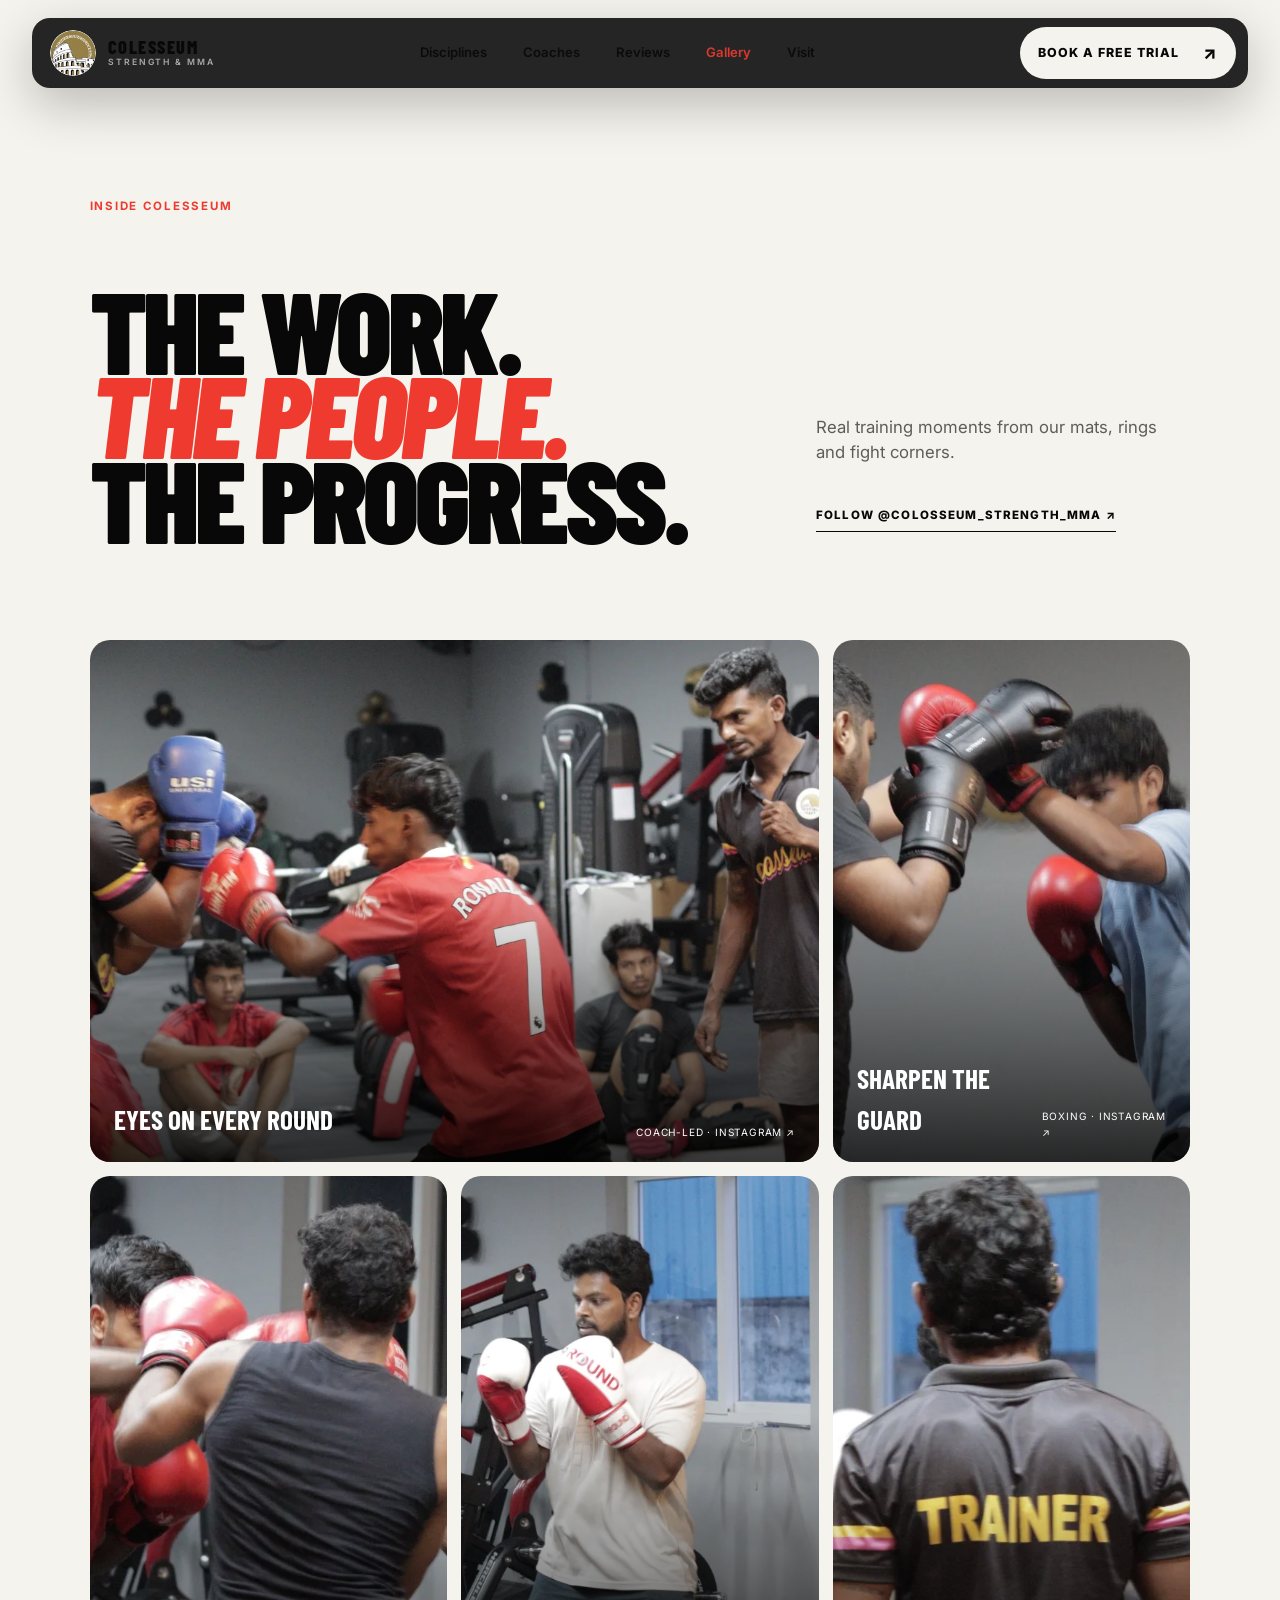
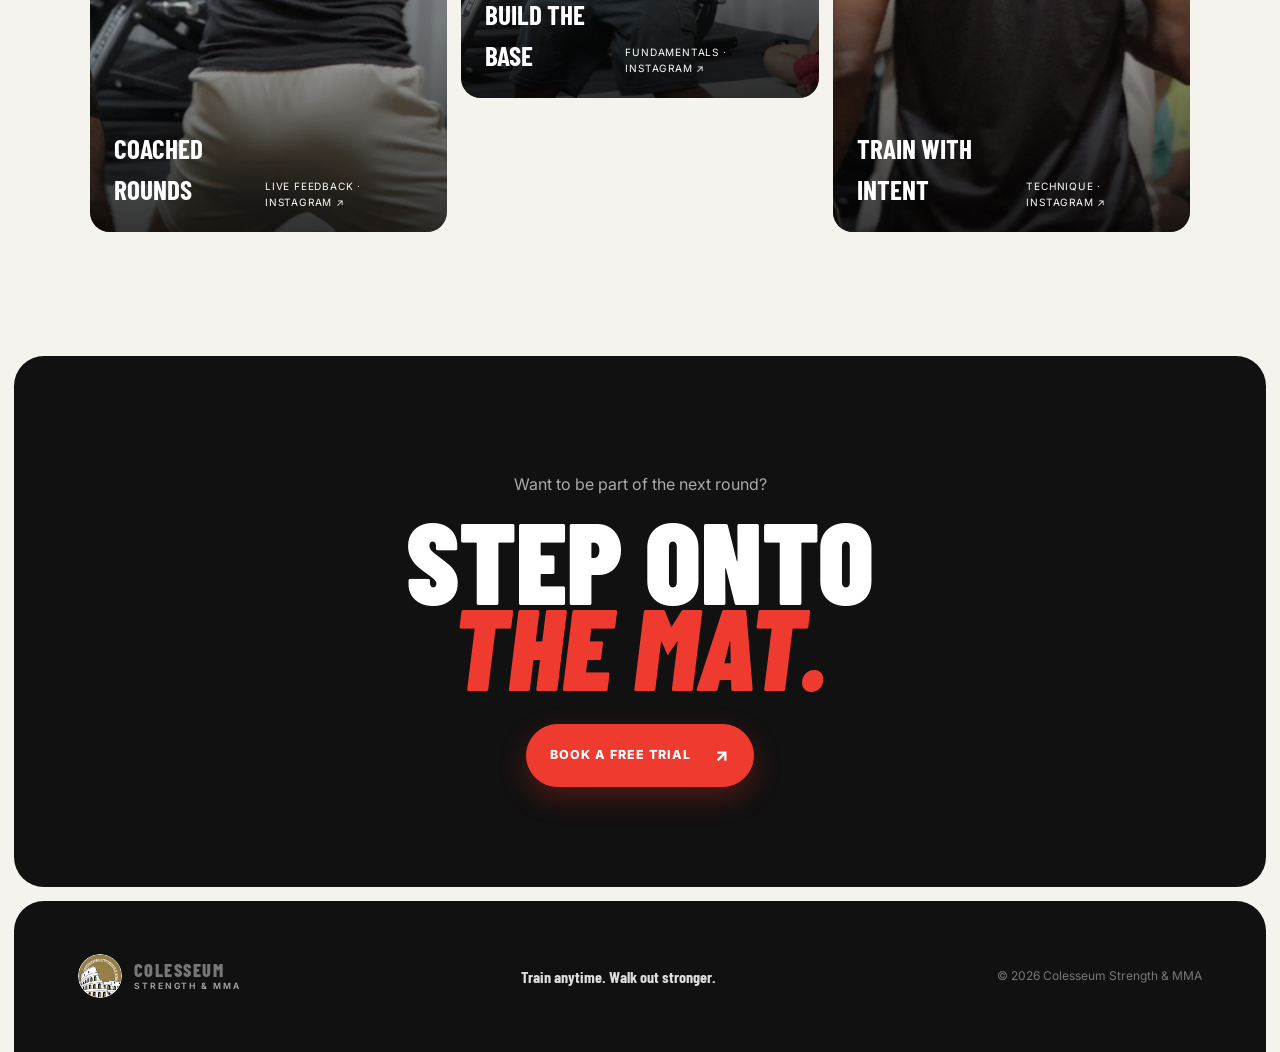
==== gallery.html @ 01a039a8 "Upload complete Colesseum MMA website" ====
<!doctype html>
<html lang="en">
<head>
  <meta charset="utf-8">
  <meta name="viewport" content="width=device-width, initial-scale=1">
  <title>Gallery | Colesseum Strength & MMA</title>
  <meta name="description" content="See training, sparring, coaching and fight moments from Colesseum Strength & MMA in Chennai.">
  <link rel="preconnect" href="https://fonts.googleapis.com">
  <link rel="preconnect" href="https://fonts.gstatic.com" crossorigin>
  <link href="https://fonts.googleapis.com/css2?family=Barlow+Condensed:ital,wght@0,600;0,700;0,800;0,900;1,800&family=Inter:wght@400;500;600;700&display=swap" rel="stylesheet">
  <link rel="icon" type="image/png" href="assets/logo.png">
  <link rel="stylesheet" href="assets/site.css">
</head>
<body class="gallery-page is-loading">
  <div class="site-loader" role="status" aria-live="polite" aria-label="Loading Colesseum">
    <div class="loader-mark">
      <span class="loader-ring"><img src="assets/logo.png" alt=""></span>
      <p>COLESSEUM<small>STRENGTH &amp; MMA</small></p>
    </div>
    <div class="loader-line" aria-hidden="true"><i></i></div>
    <span class="loader-callout">ENTER THE ARENA</span>
  </div>
  <header class="nav">
    <a class="brand" href="index.html" aria-label="Colesseum home"><img class="brand-logo" src="assets/logo.png" alt=""><span>COLESSEUM<small>STRENGTH & MMA</small></span></a>
    <nav aria-label="Main navigation"><a href="index.html#disciplines">Disciplines</a><a href="index.html#coaches">Coaches</a><a href="index.html#reviews">Reviews</a><a class="active" href="gallery.html">Gallery</a><a href="index.html#visit">Visit</a></nav>
    <a class="nav-cta" href="https://wa.me/917401070866?text=Hi%20Colesseum%2C%20I%27d%20like%20to%20book%20a%20free%20trial%20session." target="_blank" rel="noreferrer">Book a free trial <span>↗</span></a>
    <button class="menu" aria-label="Open menu" aria-expanded="false"><span></span><span></span></button>
  </header>
  <main>
    <section class="gallery-hero">
      <span class="kicker">Inside Colesseum</span>
      <h1>THE WORK.<br><i>THE PEOPLE.</i><br>THE PROGRESS.</h1>
      <div><p>Real training moments from our mats, rings and fight corners.</p><a href="https://www.instagram.com/colosseum_strength_mma/" target="_blank" rel="noreferrer">Follow @colosseum_strength_mma ↗</a></div>
    </section>
    <section class="gallery-grid" aria-label="Colesseum Instagram highlights">
      <a class="gallery-card wide gallery-card-focus" href="https://www.instagram.com/p/DJyHlnDxAt0/?img_index=5" target="_blank" rel="noreferrer"><img src="assets/gallery/gallery-5.webp" alt="Colesseum coach watching athletes during a sparring round"><span><b>EYES ON EVERY ROUND</b><small>Coach-led · Instagram ↗</small></span></a>
      <a class="gallery-card" href="https://www.instagram.com/p/DJyHlnDxAt0/?img_index=2" target="_blank" rel="noreferrer"><img src="assets/gallery/gallery-2.webp" alt="Two athletes drilling close-range boxing defence"><span><b>SHARPEN THE GUARD</b><small>Boxing · Instagram ↗</small></span></a>
      <a class="gallery-card tall" href="https://www.instagram.com/p/DJyHlnDxAt0/?img_index=1" target="_blank" rel="noreferrer"><img src="assets/gallery/gallery-1.webp" alt="Coach studying two athletes during technical sparring"><span><b>COACHED ROUNDS</b><small>Live feedback · Instagram ↗</small></span></a>
      <a class="gallery-card" href="https://www.instagram.com/p/DJyHlnDxAt0/?img_index=4" target="_blank" rel="noreferrer"><img src="assets/gallery/gallery-4.webp" alt="Athlete working his boxing stance during class"><span><b>BUILD THE BASE</b><small>Fundamentals · Instagram ↗</small></span></a>
      <a class="gallery-card tall" href="https://www.instagram.com/p/DJyHlnDxAt0/?img_index=3" target="_blank" rel="noreferrer"><img src="assets/gallery/gallery-3.webp" alt="Colesseum trainer leading a technical boxing round"><span><b>TRAIN WITH INTENT</b><small>Technique · Instagram ↗</small></span></a>
    </section>
    <section class="gallery-cta"><p>Want to be part of the next round?</p><h2>STEP ONTO<br><i>THE MAT.</i></h2><a class="button primary" href="https://wa.me/917401070866?text=Hi%20Colesseum%2C%20I%27d%20like%20to%20book%20a%20free%20trial%20session." target="_blank" rel="noreferrer">Book a free trial <span>↗</span></a></section>
  </main>
  <footer><a class="brand" href="index.html"><img class="brand-logo" src="assets/logo.png" alt=""><span>COLESSEUM<small>STRENGTH & MMA</small></span></a><p>Train anytime. Walk out stronger.</p><span>© 2026 Colesseum Strength & MMA</span></footer>
  <a class="mobile-trial" href="https://wa.me/917401070866?text=Hi%20Colesseum%2C%20I%27d%20like%20to%20book%20a%20free%20trial%20session." target="_blank" rel="noreferrer">BOOK A FREE TRIAL <span>↗</span></a>
  <script src="assets/site.js"></script>
</body>
</html>
---- assets/site.css ----
:root{--ink:#080809;--panel:#111113;--paper:#f1efe9;--red:#ed3326;--muted:#aaa8a3;--line:rgba(255,255,255,.15)}*{box-sizing:border-box}html{scroll-behavior:smooth}body{margin:0;background:var(--ink);color:var(--paper);font:16px/1.5 Inter,Arial,sans-serif;overflow-x:hidden}a{color:inherit;text-decoration:none}img{display:block;max-width:100%}.nav{height:88px;padding:0 4.5vw;display:flex;align-items:center;justify-content:space-between;position:absolute;top:0;z-index:20;width:100%;border-bottom:1px solid var(--line)}.brand{display:flex;align-items:center;gap:12px;font:800 1.15rem/1 Barlow Condensed,sans-serif;letter-spacing:.08em}.brand small{display:block;font:600 .54rem/1.4 Inter,sans-serif;letter-spacing:.22em;color:#aaa}.brand-mark{display:grid;place-items:center;width:40px;height:40px;border:2px solid var(--red);border-radius:50%;color:var(--red);font:italic 900 1.65rem Barlow Condensed}.nav nav{display:flex;gap:36px;font-size:.82rem;font-weight:600}.nav nav a{opacity:.75}.nav nav a:hover{opacity:1}.nav-cta,.button{display:inline-flex;align-items:center;justify-content:space-between;gap:24px;text-transform:uppercase;font-weight:800;font-size:.78rem;letter-spacing:.08em}.nav-cta{border:1px solid rgba(255,255,255,.5);padding:14px 18px}.nav-cta span,.button span{font-size:1.1rem}.menu{display:none;background:none;border:0}.hero{min-height:800px;height:100svh;position:relative;display:flex;align-items:flex-end;padding:150px 7vw 9vh}.hero-image,.hero-shade{position:absolute;inset:0;width:100%;height:100%;object-fit:cover}.hero-image{object-position:center 20%}.hero-shade{background:linear-gradient(90deg,rgba(7,7,8,.95) 0%,rgba(7,7,8,.62) 46%,rgba(7,7,8,.15) 75%),linear-gradient(0deg,rgba(7,7,8,.9),transparent 45%)}.hero-copy{position:relative;z-index:2;max-width:820px}.eyebrow,.kicker{text-transform:uppercase;letter-spacing:.15em;font-size:.72rem;font-weight:700}.eyebrow{display:flex;align-items:center;gap:10px;margin-bottom:22px}.eyebrow i{width:7px;height:7px;background:#53d176;border-radius:50%;box-shadow:0 0 16px #53d176}.hero h1,.section h2,.cta-band h2{margin:0;font:900 clamp(4.7rem,9.3vw,9.3rem)/.75 Barlow Condensed,sans-serif;letter-spacing:-.035em}.hero h1 em,.section h2 i,.cta-band h2 i{font-style:italic;color:var(--red)}.hero p{max-width:610px;font-size:1.08rem;color:#d0ceca;margin:34px 0 28px}.hero-actions{display:flex;gap:10px}.button{padding:18px 21px;min-width:220px;border:1px solid rgba(255,255,255,.35)}.button.primary{background:var(--red);border-color:var(--red)}.button.ghost:hover,.nav-cta:hover{background:#fff;color:#111}.button.primary:hover{background:#fff;color:#111;border-color:#fff}.proof{display:flex;gap:0;margin-top:35px;border-top:1px solid var(--line);max-width:680px}.proof span{padding:15px 26px 0 0;margin-right:26px;border-right:1px solid var(--line);font-size:.73rem;text-transform:uppercase;color:#aaa}.proof span:last-child{border:0}.proof b{color:#fff;margin-right:4px}.scroll-cue{position:absolute;right:4vw;bottom:5vh;z-index:2;display:flex;gap:15px;align-items:center;writing-mode:vertical-rl;font-size:.62rem;letter-spacing:.22em}.ticker{height:64px;background:var(--red);color:#090909;display:flex;align-items:center;overflow:hidden;white-space:nowrap}.ticker div{font:900 1.25rem Barlow Condensed;letter-spacing:.08em;animation:ticker 18s linear infinite}.ticker b{margin:0 22px}@keyframes ticker{to{transform:translateX(-50%)}}.section{padding:120px 7vw}.section-head{display:grid;grid-template-columns:1.35fr .65fr;gap:8vw;align-items:end;margin-bottom:65px}.section h2{font-size:clamp(4rem,7.5vw,7.7rem);line-height:.82}.section-head>p{max-width:460px;color:var(--muted);font-size:1.02rem}.kicker{display:block;color:var(--red);margin-bottom:25px}.program-grid{display:grid;grid-template-columns:repeat(2,1fr);border-top:1px solid var(--line);border-left:1px solid var(--line)}.program{min-height:410px;padding:32px;border-right:1px solid var(--line);border-bottom:1px solid var(--line);display:flex;flex-direction:column;justify-content:space-between;position:relative;overflow:hidden;background:var(--panel)}.program.featured{grid-row:span 2;padding:0;min-height:820px}.program-art{position:absolute;inset:0}.program-art:after,.kids:after{content:"";position:absolute;inset:0;background:linear-gradient(0deg,rgba(0,0,0,.92),rgba(0,0,0,.03) 70%)}.program-art img,.kids>img{width:100%;height:100%;object-fit:cover}.program-art span{position:absolute;z-index:2;top:25px;right:25px;font:800 1rem Barlow Condensed}.program-info{position:relative;z-index:2;margin-top:auto}.program-info>span{font-size:.7rem;text-transform:uppercase;letter-spacing:.16em;color:var(--red);font-weight:700}.program h3{font:800 clamp(2.1rem,3.5vw,4rem)/.9 Barlow Condensed;margin:12px 0}.program p{max-width:430px;color:#aaa;font-size:.9rem}.program a{display:inline-block;margin-top:17px;padding-bottom:5px;border-bottom:1px solid;font-size:.72rem;text-transform:uppercase;font-weight:700;letter-spacing:.1em}.program-number{font:900 6rem/.8 Barlow Condensed;color:#27272a}.program.kids{padding:0}.kids>img{position:absolute;inset:0}.kids .program-info{padding:32px}.difference{background:var(--paper);color:var(--ink);display:grid;grid-template-columns:.95fr 1.05fr;gap:10vw}.difference p{color:#555;max-width:560px}.text-link{display:inline-flex;gap:60px;border-bottom:1px solid;padding:15px 0;margin-top:35px;font-size:.75rem;font-weight:800;text-transform:uppercase;letter-spacing:.1em}.reasons{border-top:1px solid #bbb}.reasons article{display:grid;grid-template-columns:60px 1fr;gap:25px;padding:27px 0;border-bottom:1px solid #bbb}.reasons b{color:var(--red);font:800 1rem Barlow Condensed}.reasons h3{margin:0;font:800 2rem Barlow Condensed}.reasons p{margin:4px 0 0;font-size:.86rem}.cta-band{background:var(--red);color:#090909;text-align:center;padding:105px 5vw}.cta-band>span{font-size:.7rem;letter-spacing:.18em;font-weight:800}.cta-band h2{font-size:clamp(4rem,8vw,8.7rem);line-height:.8;margin:25px 0 42px}.cta-band h2 i{color:#090909}.button.light{background:#090909;color:#fff;border:0}.visit{display:grid;grid-template-columns:1.4fr .6fr;gap:12vw}.visit address{font-style:normal;color:#aaa;font-size:1.12rem;margin:40px 0 30px}.visit-actions{display:flex;gap:25px}.visit-actions a{font-size:.75rem;text-transform:uppercase;font-weight:800;border-bottom:1px solid;padding-bottom:6px}.hours{border:1px solid var(--line);padding:35px;align-self:end}.hours>span{font:.8rem Inter;letter-spacing:.16em;color:var(--red)}.hours dl{margin:25px 0 45px}.hours dl div{display:flex;justify-content:space-between;padding:15px 0;border-bottom:1px solid var(--line)}.hours dt{color:#aaa}.hours dd{margin:0;font-weight:700}.hours p{font-size:.8rem;color:#777}.hours>a{display:block;font-weight:600;margin-top:8px}footer{border-top:1px solid var(--line);padding:38px 5vw;display:flex;align-items:center;justify-content:space-between;color:#777;font-size:.75rem}footer p{font:700 1rem Barlow Condensed;color:#ddd}.mobile-trial{display:none}.reveal{opacity:0;transform:translateY(24px);transition:.7s ease}.reveal.visible{opacity:1;transform:none}
@media(max-width:850px){.nav{height:72px;padding:0 20px}.nav nav,.nav-cta{display:none}.menu{display:block}.menu span{display:block;width:25px;height:2px;background:#fff;margin:6px}.nav.open{position:fixed;background:#0a0a0b}.nav.open nav{display:flex;position:absolute;top:72px;left:0;right:0;background:#0a0a0b;flex-direction:column;padding:30px 22px;font:800 2rem Barlow Condensed}.hero{min-height:720px;padding:130px 22px 120px;align-items:flex-end}.hero-image{object-position:62% center}.hero-shade{background:linear-gradient(0deg,rgba(7,7,8,.98) 0%,rgba(7,7,8,.6) 72%,rgba(7,7,8,.3))}.hero h1{font-size:clamp(4rem,18vw,6rem);line-height:.78}.hero p{font-size:.95rem;margin:24px 0}.hero-actions{flex-direction:column;align-items:stretch}.button{width:100%}.button.ghost{display:none}.proof{display:none}.scroll-cue{display:none}.ticker{height:52px}.section{padding:82px 22px}.section-head{grid-template-columns:1fr;margin-bottom:38px}.section-head>p{margin-top:0}.program-grid{grid-template-columns:1fr}.program.featured{min-height:610px;grid-row:auto}.program{min-height:330px}.difference{grid-template-columns:1fr;gap:60px}.cta-band{padding:75px 22px}.visit{grid-template-columns:1fr;gap:55px}.hours{padding:24px}footer{padding:35px 22px 92px;align-items:flex-start;gap:25px;flex-direction:column}footer p{display:none}.mobile-trial{display:flex;position:fixed;z-index:30;left:12px;right:12px;bottom:12px;background:var(--red);padding:17px 20px;justify-content:space-between;color:#fff;font-size:.78rem;font-weight:800;letter-spacing:.08em;box-shadow:0 10px 35px #000}.brand-mark{width:35px;height:35px}}
@media(prefers-reduced-motion:reduce){html{scroll-behavior:auto}.ticker div{animation:none}.reveal{opacity:1;transform:none;transition:none}}

/* 2026 discipline menu */
.programs{padding-top:145px;padding-bottom:145px;background:radial-gradient(circle at 17% 24%,rgba(237,51,38,.12),transparent 28%),var(--ink)}
.programs-intro{display:grid;grid-template-columns:1.1fr .9fr;gap:9vw;align-items:end;margin-bottom:80px}
.programs-intro h2{font-size:clamp(4.8rem,8.2vw,8.5rem);line-height:.72}
.programs-note{max-width:520px;padding-left:28px;border-left:2px solid var(--red)}
.programs-note>span{font:800 .72rem Inter;letter-spacing:.16em;color:var(--red)}
.programs-note p{font-size:1.12rem;color:#c4c2bd;max-width:470px}
.goal-tags{display:flex;flex-wrap:wrap;gap:7px;margin-top:24px}
.goal-tags b{border:1px solid #444;padding:8px 11px;font-size:.62rem;letter-spacing:.1em}
.fight-menu{border-top:1px solid #4b4b4d}
.fight-row{min-height:170px;display:grid;grid-template-columns:75px 1fr 220px 55px;align-items:center;gap:25px;position:relative;border-bottom:1px solid #4b4b4d;overflow:hidden;padding:15px 24px;transition:.35s ease;isolation:isolate}
.fight-row:before{content:"";position:absolute;inset:0;background:var(--red);transform:scaleY(0);transform-origin:bottom;transition:transform .35s ease;z-index:-1}
.fight-row:hover:before,.fight-row:focus-visible:before{transform:scaleY(1)}
.fight-row>img{position:absolute;inset:0;width:100%;height:100%;object-fit:cover;object-position:center 36%;z-index:-2;filter:grayscale(1);opacity:.35;transition:.45s ease}
.fight-row.is-kids>img{object-position:center 46%;opacity:0}
.fight-row.is-visual:after,.fight-row.is-kids:after{content:"";position:absolute;inset:0;background:linear-gradient(90deg,#0a0a0b 0%,rgba(10,10,11,.46) 56%,#0a0a0b 100%);z-index:-1;transition:.35s ease}
.fight-row:hover:after,.fight-row:focus-visible:after{opacity:0}
.fight-row:hover>img,.fight-row:focus-visible>img{opacity:.35;filter:grayscale(0);transform:scale(1.03)}
.fight-row .fight-no{font:700 .8rem Inter;color:var(--red);align-self:start;margin-top:26px}
.fight-row:hover .fight-no{color:#0a0a0b}
.fight-row small{font-size:.66rem;letter-spacing:.16em;color:#97979c;font-weight:700}
.fight-row:hover small{color:#24100f}
.fight-row h3{margin:3px 0 0;font:900 clamp(3.5rem,6.4vw,7rem)/.75 Barlow Condensed;letter-spacing:-.02em}
.fight-row p{color:#aaa;font-size:.8rem;text-transform:uppercase;letter-spacing:.1em}
.fight-row:hover p{color:#24100f}
.fight-row>i{font-style:normal;font-size:1.7rem;transition:.3s ease}
.fight-row:hover>i{transform:translate(5px,-5px);color:#0a0a0b}
@media(max-width:850px){.programs-intro{grid-template-columns:1fr;gap:40px;margin-bottom:58px}.programs-intro h2{font-size:clamp(4.2rem,19vw,6.2rem)}.programs-note{padding-left:18px}.fight-row{min-height:130px;grid-template-columns:32px 1fr 35px;gap:10px;padding:12px 5px}.fight-row p{display:none}.fight-row .fight-no{margin-top:18px}.fight-row h3{font-size:clamp(3rem,14vw,5rem)}.fight-row small{font-size:.54rem}.fight-row>i{font-size:1.2rem}.fight-row.is-visual:after,.fight-row.is-kids:after{background:linear-gradient(90deg,#0a0a0b 0%,rgba(10,10,11,.6) 75%,#0a0a0b 100%)}}

/* Premium camp-inspired refinement — original content model preserved */
:root{--paper:#f5f3ed;--red:#ef3b2f}
.nav{position:absolute;top:18px;left:2.5vw;width:95vw;height:70px;padding:0 12px 0 18px;border:0;border-radius:18px;background:rgba(9,9,10,.88);backdrop-filter:blur(16px);box-shadow:0 16px 50px rgba(0,0,0,.24)}
.nav-cta,.button{border-radius:999px}.nav-cta{background:var(--paper);color:var(--ink);border:0;padding:13px 18px}.nav nav a{opacity:.9}.nav nav a:hover{color:var(--red)}
.hero{margin:0 14px 14px;min-height:760px;height:calc(100svh - 14px);border-radius:0 0 30px 30px;overflow:hidden;padding-left:6vw}.hero-image{filter:saturate(.85) contrast(1.06)}.hero-shade{background:linear-gradient(90deg,rgba(7,7,8,.92) 0%,rgba(7,7,8,.54) 50%,rgba(7,7,8,.05) 78%),linear-gradient(0deg,rgba(7,7,8,.72),transparent 52%)}
.eyebrow{display:inline-flex;padding:8px 13px;border:1px solid rgba(255,255,255,.28);border-radius:999px;background:rgba(0,0,0,.2);backdrop-filter:blur(8px)}
.hero h1{max-width:930px}.hero p{font-size:1.12rem}.button{padding:17px 23px}.button.primary{box-shadow:0 10px 28px rgba(237,51,38,.28)}
.proof{border:0;gap:8px}.proof span{padding:10px 14px;margin:0;border:1px solid rgba(255,255,255,.2);border-radius:999px;background:rgba(0,0,0,.22);backdrop-filter:blur(8px)}
.ticker{margin:0 14px;border-radius:18px;height:58px}
.programs{margin:14px;border-radius:30px;background:var(--paper);color:var(--ink);padding-left:6vw;padding-right:6vw}.programs .kicker{color:var(--red)}.programs-intro h2 i{color:var(--red)}.programs-note{border-left-color:var(--red)}.programs-note p{color:#555}.goal-tags b{border-color:#c7c4bb;border-radius:999px;background:#fff}.fight-menu{border-top-color:#bab7af}.fight-row{border-bottom-color:#bab7af;border-radius:18px;margin:8px 0;background:#ece9e1;min-height:155px;padding-left:26px}.fight-row .fight-no{color:var(--red)}.fight-row small,.fight-row p{color:#615f59}.fight-row.is-visual{color:#fff;background:#111}.fight-row.is-visual small,.fight-row.is-visual p{color:#ddd}.fight-row.is-kids>img{opacity:.18}.fight-row:before{border-radius:18px}.fight-row:hover,.fight-row:focus-visible{color:#0a0a0b;transform:translateX(5px)}
.difference{margin:14px;border-radius:30px;background:#141416;color:var(--paper);padding-left:6vw;padding-right:6vw}.difference p{color:#aaa}.reasons{border-top-color:#444}.reasons article{border-bottom-color:#444}.reasons h3{font-size:2.2rem}.text-link{border-color:#777}
.cta-band{margin:14px;border-radius:30px;padding:120px 5vw;background:var(--red)}.cta-band .button{display:inline-flex;width:auto}.visit{margin:14px;border-radius:30px;background:var(--paper);color:var(--ink);padding-left:6vw;padding-right:6vw}.visit address,.hours dt{color:#666}.hours{background:#fff;border:0;border-radius:22px;box-shadow:0 16px 60px rgba(0,0,0,.08)}.hours dl div{border-bottom-color:#ddd}.hours p{color:#777}.visit .kicker,.hours>span{color:var(--red)}
footer{margin:14px 14px 0;border:0;border-radius:30px 30px 0 0;background:#111;padding:50px 5vw}
@media(max-width:850px){.nav{top:10px;left:10px;width:calc(100% - 20px);height:62px;border-radius:15px}.nav.open{position:fixed;border-radius:15px 15px 0 0}.nav.open nav{top:62px;border-radius:0 0 15px 15px}.hero{margin:0 8px 8px;height:100svh;border-radius:0 0 22px 22px;padding-left:18px;padding-right:18px}.ticker{margin:8px;border-radius:14px}.programs,.difference,.visit,.cta-band{margin:8px;border-radius:22px;padding-left:18px;padding-right:18px}.programs{padding-top:88px;padding-bottom:88px}.fight-row{border-radius:14px;padding-left:12px;padding-right:12px}.fight-row:before{border-radius:14px}.fight-row:hover,.fight-row:focus-visible{transform:none}.difference{padding-top:88px;padding-bottom:88px}.cta-band{padding-top:85px;padding-bottom:85px}.visit{padding-top:88px;padding-bottom:88px}footer{margin:8px 8px 0;border-radius:22px 22px 0 0}}

/* Logo, disciplines, coaches and review proof */
.brand-logo{width:44px;height:44px;object-fit:contain;border-radius:50%;background:#050505}.nav .brand-logo{width:46px;height:46px}.discipline-rail{margin-top:44px;padding:22px 0 0;border-top:1px solid #bbb;display:flex;flex-wrap:wrap;align-items:center;gap:10px}.discipline-rail span{margin-right:auto;font-size:.68rem;letter-spacing:.15em;color:#777}.discipline-rail b{font-size:.68rem;letter-spacing:.08em;padding:10px 14px;border-radius:999px;background:#111;color:#fff}.discipline-rail b:nth-child(3n){background:var(--red)}
.coaches{margin:14px;border-radius:30px;background:#111;color:var(--paper);display:grid;grid-template-columns:.85fr 1.15fr;gap:7vw;padding-left:3vw;padding-right:6vw}.coach-visual{min-height:720px;border-radius:22px;overflow:hidden;position:relative}.coach-visual:after{content:"";position:absolute;inset:0;background:linear-gradient(0deg,rgba(0,0,0,.75),transparent 50%)}.coach-visual img{width:100%;height:100%;object-fit:cover}.coach-visual>span{position:absolute;z-index:2;left:28px;bottom:28px;font-size:.69rem;font-weight:800;letter-spacing:.16em}.coach-copy{align-self:center}.coach-copy>p{color:#aaa;max-width:640px;font-size:1.03rem}.coach-columns{display:grid;grid-template-columns:repeat(3,1fr);margin:38px 0 32px;border-top:1px solid #444}.coach-columns article{padding:24px 22px 10px 0;border-right:1px solid #444}.coach-columns article+article{padding-left:22px}.coach-columns article:last-child{border-right:0}.coach-columns b{color:var(--red);font-size:.72rem}.coach-columns h3{font:800 1.55rem/1 Barlow Condensed;margin:12px 0}.coach-columns p{font-size:.78rem;color:#888}.coach-copy .button{width:max-content}
.reviews{margin:14px;border-radius:30px;background:var(--paper);color:var(--ink);display:grid;grid-template-columns:.65fr 1.35fr;gap:10vw;align-items:center;padding-left:6vw;padding-right:6vw}.reviews-score{background:#fff;border-radius:24px;padding:44px;min-height:390px;display:flex;flex-direction:column;justify-content:center;box-shadow:0 18px 70px rgba(0,0,0,.08)}.google-g{font:900 2.2rem Inter;color:#4285f4}.stars{color:#f6ad01;font-size:1.3rem;letter-spacing:.12em;margin-top:30px}.reviews-score strong{font:900 8rem/.85 Barlow Condensed;margin-top:10px}.reviews-score p{font-weight:700;margin:20px 0 4px}.reviews-score small{color:#777}.reviews-copy>p{color:#555;max-width:620px;font-size:1.05rem;margin:28px 0}.dark-button{background:#111;color:#fff;border:0;width:max-content}.dark-button:hover{background:var(--red)}
@media(max-width:850px){.brand-logo,.nav .brand-logo{width:40px;height:40px}.discipline-rail{margin-top:34px}.discipline-rail span{width:100%;margin-bottom:5px}.discipline-rail b{font-size:.58rem;padding:8px 10px}.coaches,.reviews{margin:8px;border-radius:22px;grid-template-columns:1fr;padding:18px}.coaches{padding-top:18px;padding-bottom:80px}.coach-visual{min-height:520px}.coach-copy{padding-top:52px}.coach-columns{grid-template-columns:1fr}.coach-columns article,.coach-columns article+article{padding:20px 0;border-right:0;border-bottom:1px solid #444}.coach-copy .button,.dark-button{width:100%}.reviews{padding-top:18px;padding-bottom:80px;gap:60px}.reviews-score{min-height:300px;padding:32px}.reviews-score strong{font-size:6.5rem}.reviews-copy{padding:0 2px}}

/* Disciplines and coaching hierarchy refinement */
.discipline-block{margin-top:90px;padding-top:68px;border-top:1px solid #bab7af}.discipline-head{display:grid;grid-template-columns:1.15fr .85fr;gap:8vw;align-items:end;margin-bottom:38px}.discipline-head h3{font:900 clamp(3.2rem,5vw,5.7rem)/.82 Barlow Condensed;margin:0;letter-spacing:-.025em}.discipline-head>p{max-width:500px;color:#5b5954;font-size:1rem}.discipline-grid{display:grid;grid-template-columns:repeat(4,1fr);gap:10px}.discipline-grid article{min-height:205px;padding:22px;border-radius:16px;background:#e7e4dc;display:flex;flex-direction:column;transition:.3s ease}.discipline-grid article:first-child,.discipline-grid article:last-child{background:#111;color:#fff}.discipline-grid article:hover{background:var(--red);color:#111;transform:translateY(-4px)}.discipline-grid span{color:var(--red);font-size:.68rem;font-weight:800}.discipline-grid article:hover span{color:#111}.discipline-grid h4{font:800 clamp(1.8rem,2.6vw,3rem)/.9 Barlow Condensed;margin:auto 0 10px}.discipline-grid small{color:#6a6862;font-size:.74rem;line-height:1.35}.discipline-grid article:first-child small,.discipline-grid article:last-child small{color:#aaa}.discipline-grid article:hover small{color:#35110e}.discipline-grid article:nth-child(5){grid-column:2}.discipline-grid article:nth-child(7){grid-column:4}
.coaches{grid-template-columns:1fr 1fr;gap:6vw;padding:56px 6vw 56px 3vw;align-items:stretch}.coach-visual{min-height:650px}.coach-copy{padding:30px 0;display:flex;flex-direction:column;justify-content:center}.coach-copy h2{font-size:clamp(4rem,6.3vw,7rem);line-height:.78}.coach-copy>p{max-width:570px;margin:28px 0 15px}.coach-columns{grid-template-columns:1fr;margin:25px 0 30px}.coach-columns article,.coach-columns article+article{display:grid;grid-template-columns:38px 1fr;gap:18px;padding:16px 0;border-right:0;border-bottom:1px solid #3c3c3e}.coach-columns article:first-child{border-top:1px solid #3c3c3e}.coach-columns b{padding-top:4px}.coach-columns h3{margin:0 0 3px}.coach-columns p{margin:0;max-width:520px}.coach-copy .button{margin-top:0}
@media(max-width:850px){.discipline-block{margin-top:60px;padding-top:50px}.discipline-head{grid-template-columns:1fr;gap:18px}.discipline-head h3{font-size:3.7rem}.discipline-head>p{margin:0}.discipline-grid{grid-template-columns:repeat(2,1fr)}.discipline-grid article{min-height:155px;padding:16px}.discipline-grid article:nth-child(5),.discipline-grid article:nth-child(7){grid-column:auto}.discipline-grid article:last-child{grid-column:1/-1;min-height:135px}.discipline-grid h4{font-size:2rem}.coaches{grid-template-columns:1fr;padding:18px 18px 80px;gap:0}.coach-visual{min-height:480px}.coach-copy{padding:48px 2px 0}.coach-copy h2{font-size:4.2rem}.coach-copy>p{font-size:.96rem}.coach-columns article,.coach-columns article+article{grid-template-columns:30px 1fr;padding:17px 0}}

/* Coach section correction */
.coaches{grid-template-columns:minmax(360px,.82fr) minmax(520px,1.18fr);gap:5.5vw;padding:44px 6vw 44px 3vw}.coach-visual{min-height:600px;max-height:680px}.coach-copy{padding:18px 0}.coach-copy .kicker{margin-bottom:20px}.coach-copy h2{font-family:"Barlow Condensed",Arial,sans-serif;font-size:clamp(3.7rem,4.4vw,5.4rem);font-weight:900;line-height:.86;letter-spacing:-.03em;white-space:nowrap}.coach-copy>p{font-size:1rem;line-height:1.65;margin:25px 0 18px}.coach-columns{margin:20px 0 28px}.coach-columns h3{font-family:"Barlow Condensed",Arial,sans-serif;font-size:1.65rem;font-weight:800;line-height:1;margin:0 0 5px;letter-spacing:.01em}.coach-columns p{font-family:Inter,Arial,sans-serif;font-size:.8rem;line-height:1.5}.coach-columns b{font-family:Inter,Arial,sans-serif}.coach-copy .button{padding:15px 22px}
.coach-visual img{object-position:92% center;filter:saturate(.9) contrast(1.08)}
@media(max-width:1000px) and (min-width:851px){.coaches{grid-template-columns:.9fr 1.1fr;gap:4vw}.coach-copy h2{font-size:4.6rem}}
@media(max-width:850px){.coaches{grid-template-columns:1fr;padding:14px 14px 72px}.coach-visual{min-height:440px;max-height:520px}.coach-copy{padding:42px 6px 0}.coach-copy h2{font-size:clamp(3.4rem,14vw,4.5rem);line-height:.84;white-space:normal}.coach-columns h3{font-size:1.55rem}}

/* Gallery */
.gallery-page{background:var(--paper);color:var(--ink)}.gallery-page .nav{position:absolute}.gallery-page .nav nav a.active{color:var(--red)}.gallery-hero{padding:185px 7vw 100px;display:grid;grid-template-columns:1.25fr .75fr;align-items:end;gap:8vw}.gallery-hero>.kicker{grid-column:1/-1;margin-bottom:-30px}.gallery-hero h1{margin:0;font-family:"Barlow Condensed",Arial,sans-serif;font-size:clamp(5rem,9vw,10rem);font-weight:900;line-height:.73;letter-spacing:-.035em}.gallery-hero h1 i{color:var(--red)}.gallery-hero>div{padding-bottom:8px}.gallery-hero p{max-width:430px;color:#5f5d57;font-size:1.05rem}.gallery-hero a{display:inline-block;margin-top:25px;padding-bottom:6px;border-bottom:1px solid;font-size:.72rem;font-weight:800;letter-spacing:.1em;text-transform:uppercase}.gallery-grid{padding:0 7vw 110px;display:grid;grid-template-columns:repeat(12,1fr);grid-auto-rows:120px;gap:14px}.gallery-card{grid-column:span 4;grid-row:span 4;position:relative;overflow:hidden;border-radius:20px;background:#111}.gallery-card.wide{grid-column:span 8}.gallery-card.tall{grid-row:span 5}.gallery-card img{width:100%;height:100%;object-fit:cover;transition:transform .55s ease,filter .55s ease}.gallery-card:after{content:"";position:absolute;inset:0;background:linear-gradient(0deg,rgba(0,0,0,.78),transparent 55%)}.gallery-card>span{position:absolute;z-index:2;left:24px;right:24px;bottom:22px;color:#fff;display:flex;justify-content:space-between;align-items:end}.gallery-card b{font-family:"Barlow Condensed",Arial,sans-serif;font-size:1.7rem}.gallery-card small{font-size:.63rem;letter-spacing:.08em;text-transform:uppercase}.gallery-card:hover img{transform:scale(1.045);filter:saturate(1.2)}.gallery-cta{margin:14px;padding:100px 7vw;border-radius:30px;background:#111;color:#fff;text-align:center}.gallery-cta>p{color:#aaa}.gallery-cta h2{margin:20px 0 36px;font-family:"Barlow Condensed",Arial,sans-serif;font-size:clamp(5rem,9vw,9rem);font-weight:900;line-height:.75}.gallery-cta h2 i{color:var(--red)}.gallery-cta .button{width:max-content}.gallery-page footer{color:#777}.gallery-page footer p{color:#ddd}
@media(max-width:850px){.gallery-hero{padding:140px 22px 70px;grid-template-columns:1fr;gap:32px}.gallery-hero>.kicker{margin:0}.gallery-hero h1{font-size:clamp(4.7rem,21vw,7rem)}.gallery-hero>div{padding:0}.gallery-grid{padding:0 14px 75px;grid-template-columns:1fr;grid-auto-rows:auto}.gallery-card,.gallery-card.wide,.gallery-card.tall{grid-column:auto;grid-row:auto;aspect-ratio:4/5}.gallery-card.wide{aspect-ratio:4/3}.gallery-card>span{left:18px;right:18px;bottom:18px;flex-direction:column;align-items:flex-start;gap:2px}.gallery-cta{margin:8px;padding:75px 20px;border-radius:22px}.gallery-cta .button{width:100%}}

/* Branded opening sequence */
body.is-loading{overflow:hidden}.site-loader{position:fixed;z-index:9999;inset:0;display:grid;place-content:center;justify-items:center;background:#0d0d0e;color:#fff;cursor:pointer;transition:opacity .55s cubic-bezier(.65,0,.35,1),visibility .55s}.site-loader:before,.site-loader:after{content:"";position:absolute;left:0;width:100%;height:50%;background:#0d0d0e;transition:transform .7s cubic-bezier(.76,0,.24,1)}.site-loader:before{top:0}.site-loader:after{bottom:0}.loader-mark,.loader-line,.loader-callout{position:relative;z-index:1}.loader-mark{display:flex;align-items:center;gap:18px;animation:loader-mark-in .7s cubic-bezier(.22,1,.36,1) both}.loader-ring{width:82px;height:82px;display:grid;place-items:center;border:1px solid rgba(255,255,255,.22);border-radius:50%;animation:loader-pulse 1.35s ease-in-out infinite}.loader-ring img{width:66px;height:66px;border-radius:50%;object-fit:cover}.loader-mark p{margin:0;font-family:"Barlow Condensed",Arial,sans-serif;font-size:2.4rem;font-weight:900;line-height:.78;letter-spacing:.08em}.loader-mark small{display:block;margin-top:10px;color:#aaa;font-family:Inter,Arial,sans-serif;font-size:.58rem;font-weight:700;letter-spacing:.28em}.loader-line{width:min(330px,70vw);height:2px;margin-top:34px;overflow:hidden;background:#29292b}.loader-line i{display:block;width:100%;height:100%;background:var(--red);transform-origin:left;animation:loader-progress 1.05s cubic-bezier(.65,0,.35,1) both}.loader-callout{margin-top:15px;color:#777;font-family:Inter,Arial,sans-serif;font-size:.62rem;font-weight:800;letter-spacing:.24em}.loading-complete .site-loader{opacity:0;visibility:hidden;pointer-events:none}.loading-complete .site-loader:before{transform:translateY(-100%)}.loading-complete .site-loader:after{transform:translateY(100%)}@keyframes loader-mark-in{from{opacity:0;transform:translateY(18px) scale(.96)}to{opacity:1;transform:none}}@keyframes loader-progress{from{transform:scaleX(0)}to{transform:scaleX(1)}}@keyframes loader-pulse{0%,100%{box-shadow:0 0 0 0 rgba(255,59,48,0)}50%{box-shadow:0 0 0 9px rgba(255,59,48,.1)}}@media(max-width:600px){.loader-mark{gap:13px}.loader-ring{width:67px;height:67px}.loader-ring img{width:54px;height:54px}.loader-mark p{font-size:2rem}.loader-line{margin-top:28px}}@media(prefers-reduced-motion:reduce){.loader-mark,.loader-ring,.loader-line i{animation:none}.site-loader,.site-loader:before,.site-loader:after{transition-duration:.01ms}}
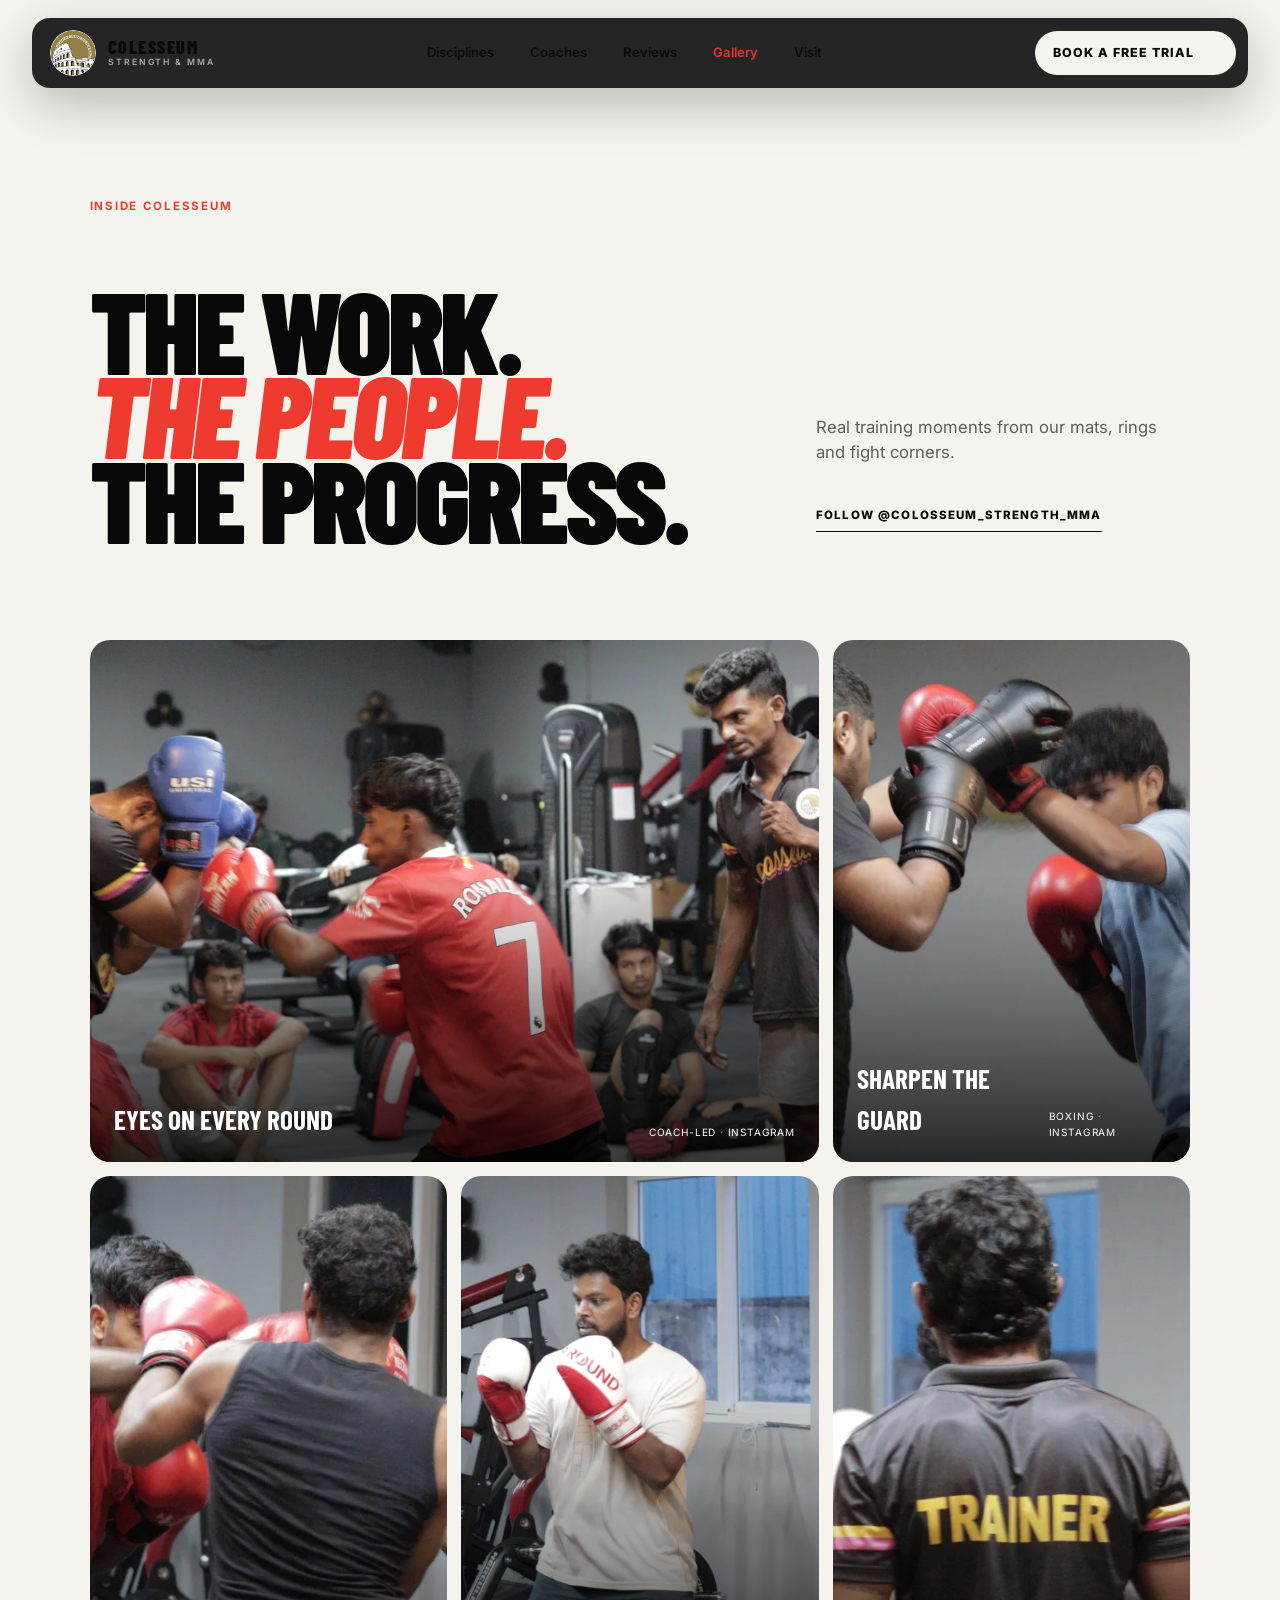
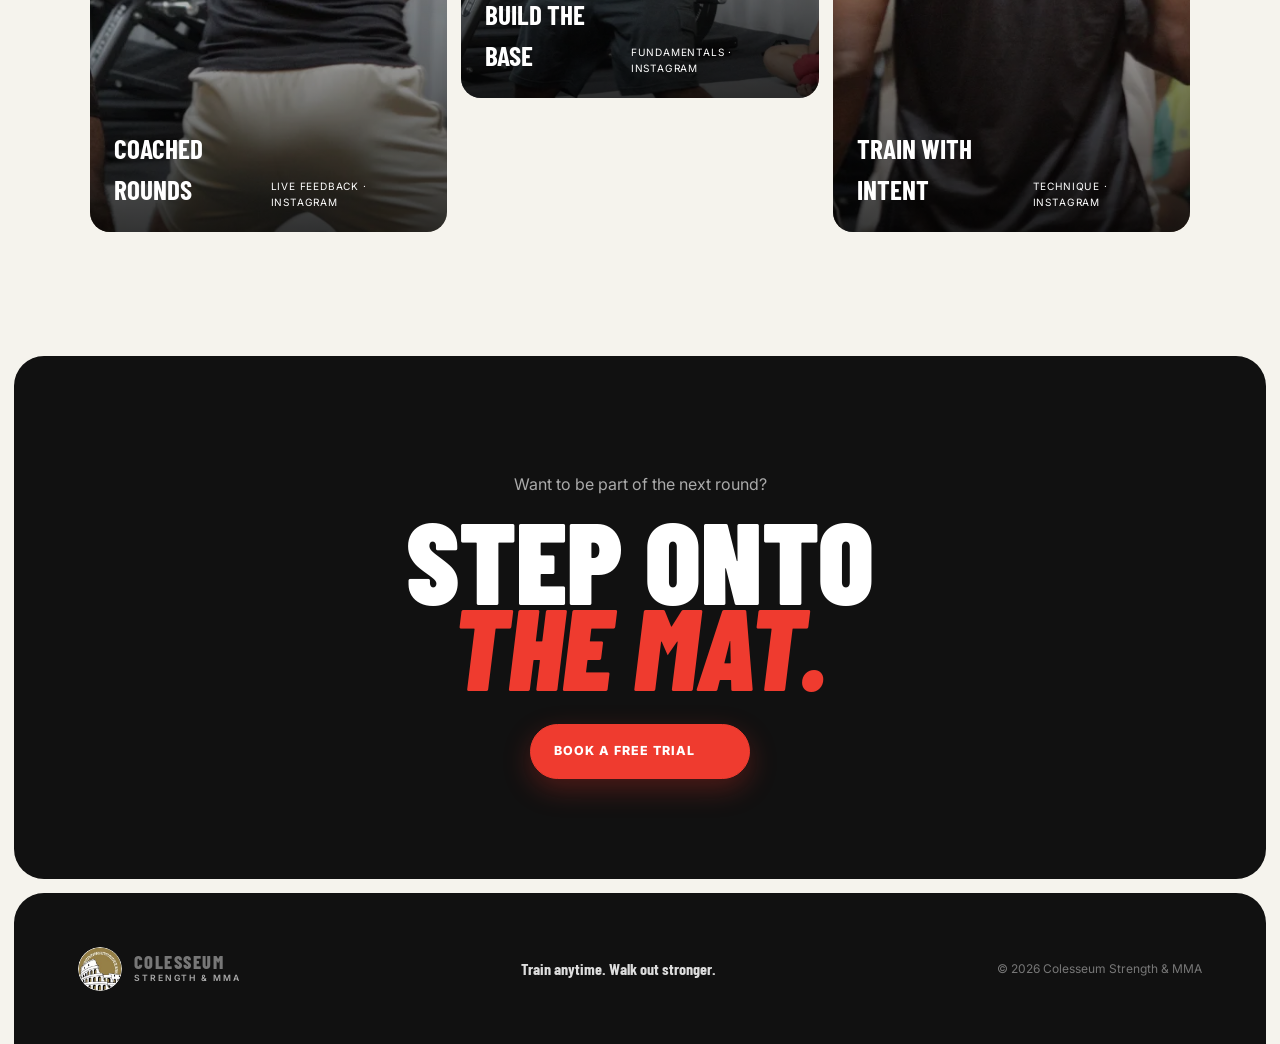
==== commit 61e4069a: "Replace emoji arrows with cross-platform CSS icons" ====
--- a/gallery.html
+++ b/gallery.html
@@ -23,26 +23,27 @@
   <header class="nav">
     <a class="brand" href="index.html" aria-label="Colesseum home"><img class="brand-logo" src="assets/logo.png" alt=""><span>COLESSEUM<small>STRENGTH & MMA</small></span></a>
     <nav aria-label="Main navigation"><a href="index.html#disciplines">Disciplines</a><a href="index.html#coaches">Coaches</a><a href="index.html#reviews">Reviews</a><a class="active" href="gallery.html">Gallery</a><a href="index.html#visit">Visit</a></nav>
-    <a class="nav-cta" href="https://wa.me/917401070866?text=Hi%20Colesseum%2C%20I%27d%20like%20to%20book%20a%20free%20trial%20session." target="_blank" rel="noreferrer">Book a free trial <span>↗</span></a>
+    <a class="nav-cta" href="https://wa.me/917401070866?text=Hi%20Colesseum%2C%20I%27d%20like%20to%20book%20a%20free%20trial%20session." target="_blank" rel="noreferrer">Book a free trial <span class="arrow-icon" aria-hidden="true"></span></a>
     <button class="menu" aria-label="Open menu" aria-expanded="false"><span></span><span></span></button>
   </header>
   <main>
     <section class="gallery-hero">
       <span class="kicker">Inside Colesseum</span>
       <h1>THE WORK.<br><i>THE PEOPLE.</i><br>THE PROGRESS.</h1>
-      <div><p>Real training moments from our mats, rings and fight corners.</p><a href="https://www.instagram.com/colosseum_strength_mma/" target="_blank" rel="noreferrer">Follow @colosseum_strength_mma ↗</a></div>
+      <div><p>Real training moments from our mats, rings and fight corners.</p><a href="https://www.instagram.com/colosseum_strength_mma/" target="_blank" rel="noreferrer">Follow @colosseum_strength_mma <span class="arrow-icon" aria-hidden="true"></span></a></div>
     </section>
     <section class="gallery-grid" aria-label="Colesseum Instagram highlights">
-      <a class="gallery-card wide gallery-card-focus" href="https://www.instagram.com/p/DJyHlnDxAt0/?img_index=5" target="_blank" rel="noreferrer"><img src="assets/gallery/gallery-5.webp" alt="Colesseum coach watching athletes during a sparring round"><span><b>EYES ON EVERY ROUND</b><small>Coach-led · Instagram ↗</small></span></a>
-      <a class="gallery-card" href="https://www.instagram.com/p/DJyHlnDxAt0/?img_index=2" target="_blank" rel="noreferrer"><img src="assets/gallery/gallery-2.webp" alt="Two athletes drilling close-range boxing defence"><span><b>SHARPEN THE GUARD</b><small>Boxing · Instagram ↗</small></span></a>
-      <a class="gallery-card tall" href="https://www.instagram.com/p/DJyHlnDxAt0/?img_index=1" target="_blank" rel="noreferrer"><img src="assets/gallery/gallery-1.webp" alt="Coach studying two athletes during technical sparring"><span><b>COACHED ROUNDS</b><small>Live feedback · Instagram ↗</small></span></a>
-      <a class="gallery-card" href="https://www.instagram.com/p/DJyHlnDxAt0/?img_index=4" target="_blank" rel="noreferrer"><img src="assets/gallery/gallery-4.webp" alt="Athlete working his boxing stance during class"><span><b>BUILD THE BASE</b><small>Fundamentals · Instagram ↗</small></span></a>
-      <a class="gallery-card tall" href="https://www.instagram.com/p/DJyHlnDxAt0/?img_index=3" target="_blank" rel="noreferrer"><img src="assets/gallery/gallery-3.webp" alt="Colesseum trainer leading a technical boxing round"><span><b>TRAIN WITH INTENT</b><small>Technique · Instagram ↗</small></span></a>
+      <a class="gallery-card wide gallery-card-focus" href="https://www.instagram.com/p/DJyHlnDxAt0/?img_index=5" target="_blank" rel="noreferrer"><img src="assets/gallery/gallery-5.webp" alt="Colesseum coach watching athletes during a sparring round"><span><b>EYES ON EVERY ROUND</b><small>Coach-led · Instagram <i class="arrow-icon" aria-hidden="true"></i></small></span></a>
+      <a class="gallery-card" href="https://www.instagram.com/p/DJyHlnDxAt0/?img_index=2" target="_blank" rel="noreferrer"><img src="assets/gallery/gallery-2.webp" alt="Two athletes drilling close-range boxing defence"><span><b>SHARPEN THE GUARD</b><small>Boxing · Instagram <i class="arrow-icon" aria-hidden="true"></i></small></span></a>
+      <a class="gallery-card tall" href="https://www.instagram.com/p/DJyHlnDxAt0/?img_index=1" target="_blank" rel="noreferrer"><img src="assets/gallery/gallery-1.webp" alt="Coach studying two athletes during technical sparring"><span><b>COACHED ROUNDS</b><small>Live feedback · Instagram <i class="arrow-icon" aria-hidden="true"></i></small></span></a>
+      <a class="gallery-card" href="https://www.instagram.com/p/DJyHlnDxAt0/?img_index=4" target="_blank" rel="noreferrer"><img src="assets/gallery/gallery-4.webp" alt="Athlete working his boxing stance during class"><span><b>BUILD THE BASE</b><small>Fundamentals · Instagram <i class="arrow-icon" aria-hidden="true"></i></small></span></a>
+      <a class="gallery-card tall" href="https://www.instagram.com/p/DJyHlnDxAt0/?img_index=3" target="_blank" rel="noreferrer"><img src="assets/gallery/gallery-3.webp" alt="Colesseum trainer leading a technical boxing round"><span><b>TRAIN WITH INTENT</b><small>Technique · Instagram <i class="arrow-icon" aria-hidden="true"></i></small></span></a>
     </section>
-    <section class="gallery-cta"><p>Want to be part of the next round?</p><h2>STEP ONTO<br><i>THE MAT.</i></h2><a class="button primary" href="https://wa.me/917401070866?text=Hi%20Colesseum%2C%20I%27d%20like%20to%20book%20a%20free%20trial%20session." target="_blank" rel="noreferrer">Book a free trial <span>↗</span></a></section>
+    <section class="gallery-cta"><p>Want to be part of the next round?</p><h2>STEP ONTO<br><i>THE MAT.</i></h2><a class="button primary" href="https://wa.me/917401070866?text=Hi%20Colesseum%2C%20I%27d%20like%20to%20book%20a%20free%20trial%20session." target="_blank" rel="noreferrer">Book a free trial <span class="arrow-icon" aria-hidden="true"></span></a></section>
   </main>
   <footer><a class="brand" href="index.html"><img class="brand-logo" src="assets/logo.png" alt=""><span>COLESSEUM<small>STRENGTH & MMA</small></span></a><p>Train anytime. Walk out stronger.</p><span>© 2026 Colesseum Strength & MMA</span></footer>
-  <a class="mobile-trial" href="https://wa.me/917401070866?text=Hi%20Colesseum%2C%20I%27d%20like%20to%20book%20a%20free%20trial%20session." target="_blank" rel="noreferrer">BOOK A FREE TRIAL <span>↗</span></a>
+  <a class="mobile-trial" href="https://wa.me/917401070866?text=Hi%20Colesseum%2C%20I%27d%20like%20to%20book%20a%20free%20trial%20session." target="_blank" rel="noreferrer">BOOK A FREE TRIAL <span class="arrow-icon" aria-hidden="true"></span></a>
   <script src="assets/site.js"></script>
 </body>
 </html>
+
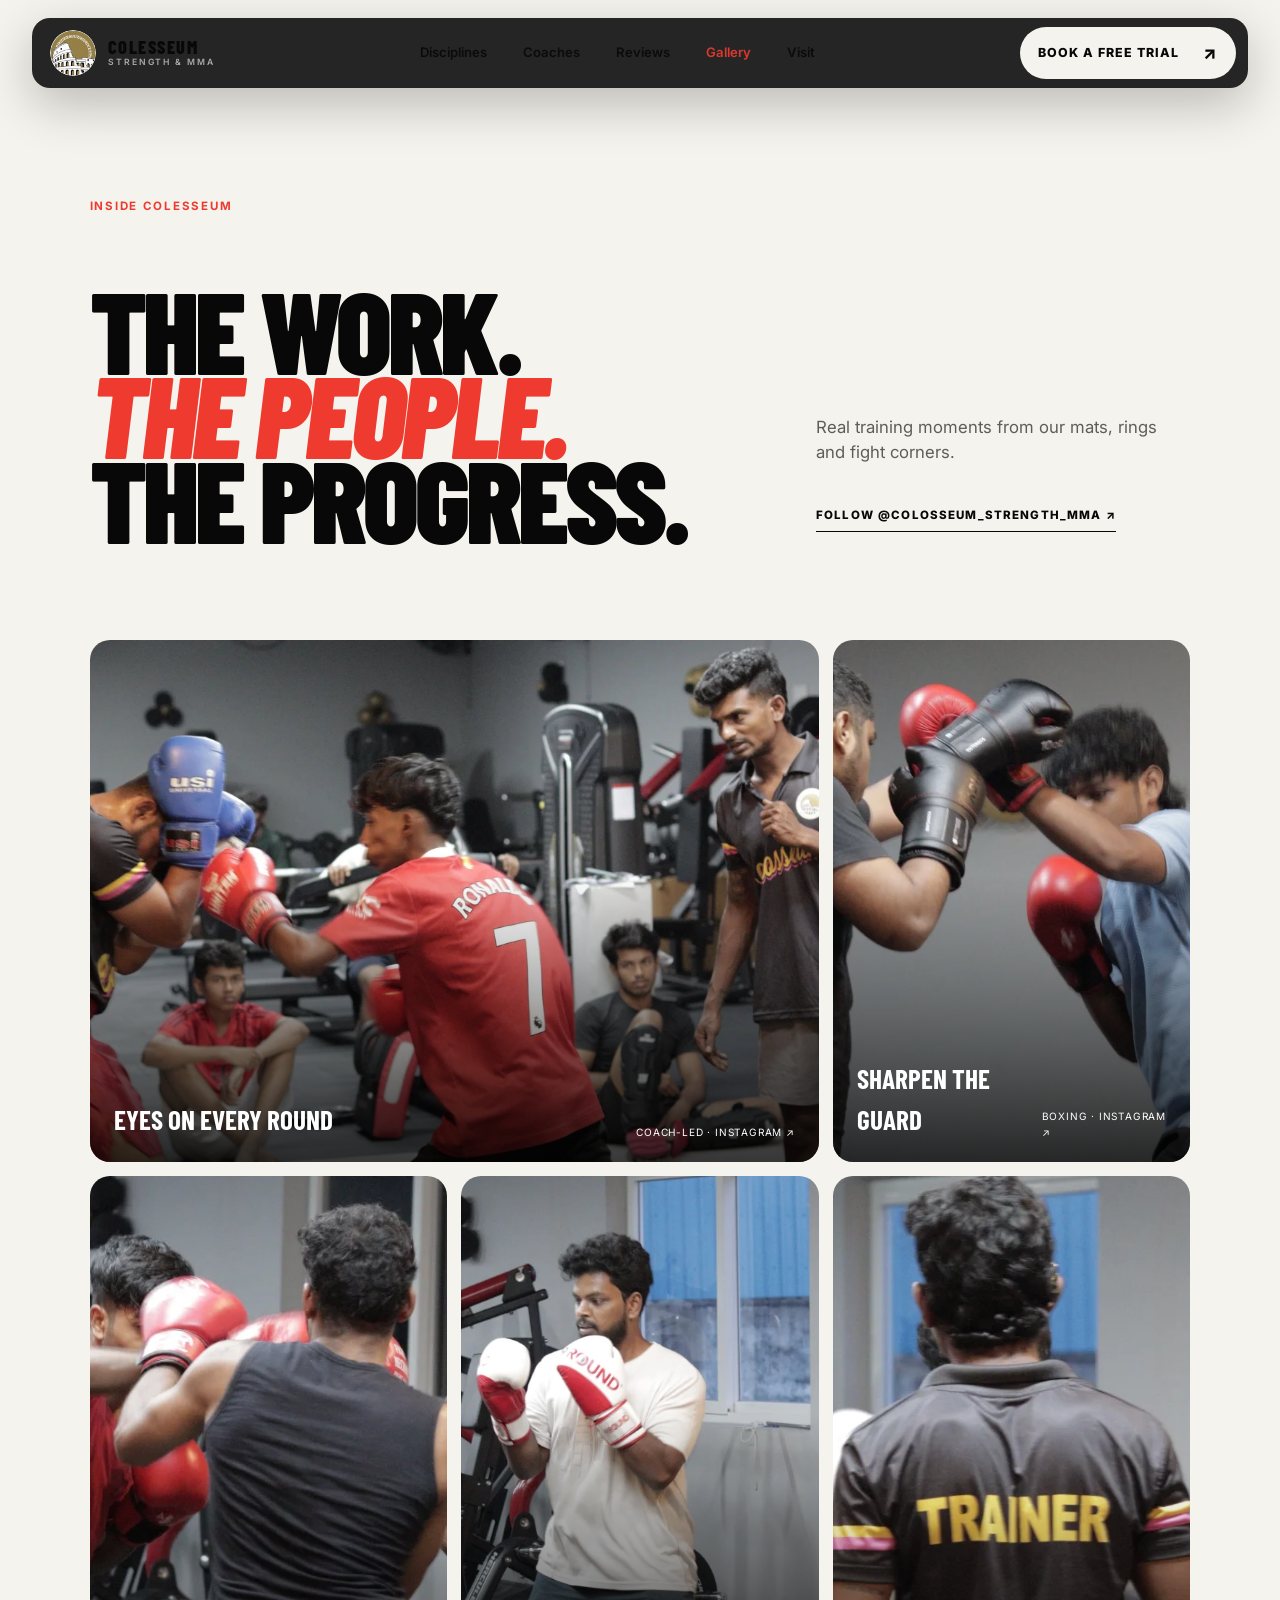
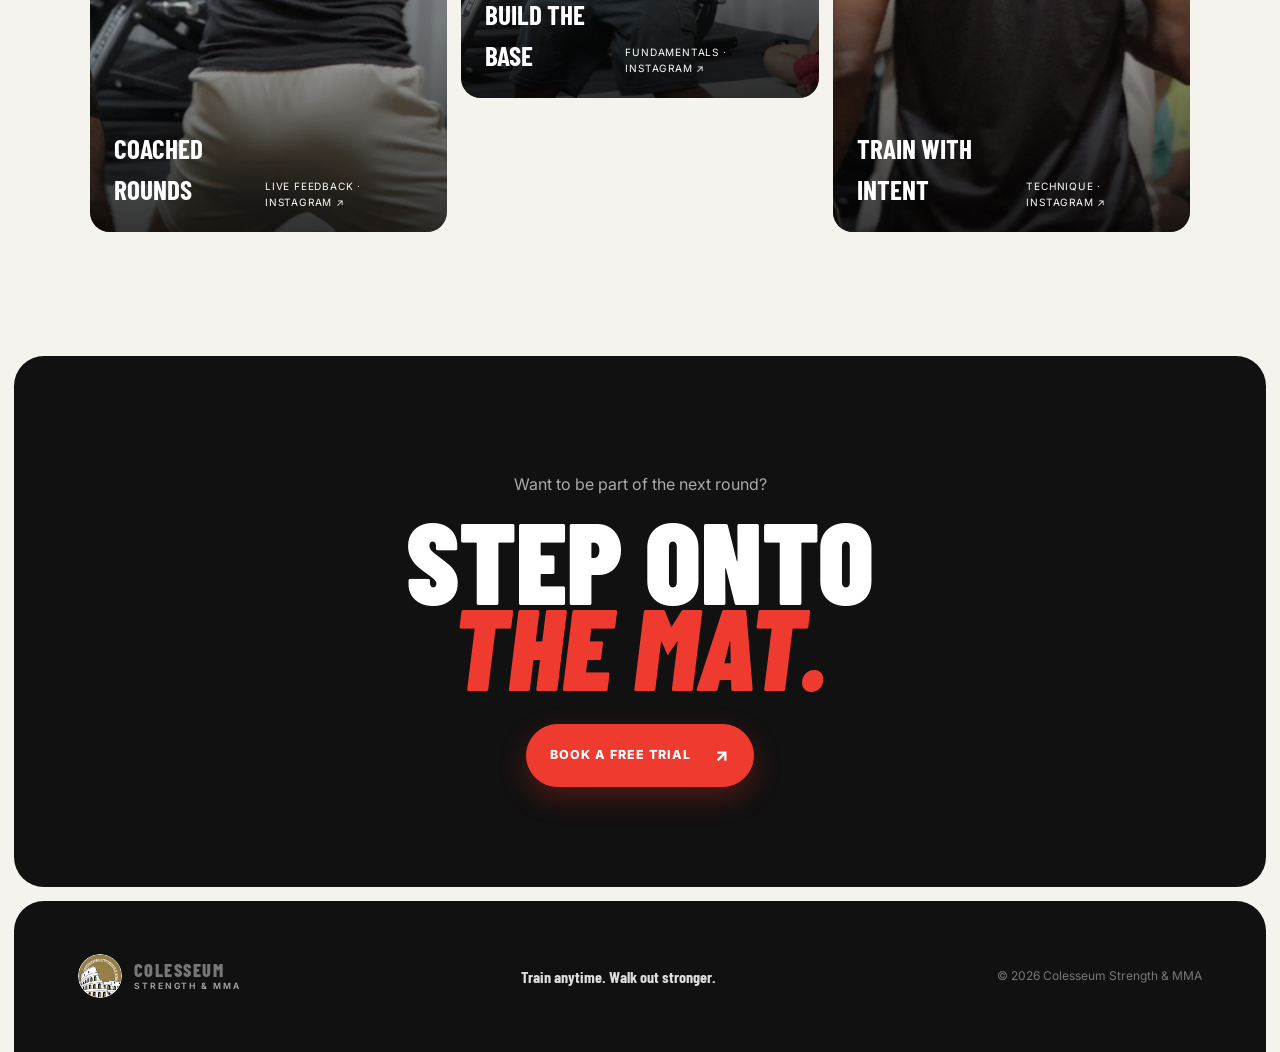
==== commit a3f3a0a8: "Rollback cross-platform arrow icon change" ====
--- a/gallery.html
+++ b/gallery.html
@@ -1,49 +1,49 @@
-<!doctype html>
-<html lang="en">
-<head>
-  <meta charset="utf-8">
-  <meta name="viewport" content="width=device-width, initial-scale=1">
-  <title>Gallery | Colesseum Strength & MMA</title>
-  <meta name="description" content="See training, sparring, coaching and fight moments from Colesseum Strength & MMA in Chennai.">
-  <link rel="preconnect" href="https://fonts.googleapis.com">
-  <link rel="preconnect" href="https://fonts.gstatic.com" crossorigin>
-  <link href="https://fonts.googleapis.com/css2?family=Barlow+Condensed:ital,wght@0,600;0,700;0,800;0,900;1,800&family=Inter:wght@400;500;600;700&display=swap" rel="stylesheet">
-  <link rel="icon" type="image/png" href="assets/logo.png">
-  <link rel="stylesheet" href="assets/site.css">
-</head>
-<body class="gallery-page is-loading">
-  <div class="site-loader" role="status" aria-live="polite" aria-label="Loading Colesseum">
-    <div class="loader-mark">
-      <span class="loader-ring"><img src="assets/logo.png" alt=""></span>
-      <p>COLESSEUM<small>STRENGTH &amp; MMA</small></p>
-    </div>
-    <div class="loader-line" aria-hidden="true"><i></i></div>
-    <span class="loader-callout">ENTER THE ARENA</span>
-  </div>
-  <header class="nav">
-    <a class="brand" href="index.html" aria-label="Colesseum home"><img class="brand-logo" src="assets/logo.png" alt=""><span>COLESSEUM<small>STRENGTH & MMA</small></span></a>
-    <nav aria-label="Main navigation"><a href="index.html#disciplines">Disciplines</a><a href="index.html#coaches">Coaches</a><a href="index.html#reviews">Reviews</a><a class="active" href="gallery.html">Gallery</a><a href="index.html#visit">Visit</a></nav>
-    <a class="nav-cta" href="https://wa.me/917401070866?text=Hi%20Colesseum%2C%20I%27d%20like%20to%20book%20a%20free%20trial%20session." target="_blank" rel="noreferrer">Book a free trial <span class="arrow-icon" aria-hidden="true"></span></a>
-    <button class="menu" aria-label="Open menu" aria-expanded="false"><span></span><span></span></button>
-  </header>
-  <main>
-    <section class="gallery-hero">
-      <span class="kicker">Inside Colesseum</span>
-      <h1>THE WORK.<br><i>THE PEOPLE.</i><br>THE PROGRESS.</h1>
-      <div><p>Real training moments from our mats, rings and fight corners.</p><a href="https://www.instagram.com/colosseum_strength_mma/" target="_blank" rel="noreferrer">Follow @colosseum_strength_mma <span class="arrow-icon" aria-hidden="true"></span></a></div>
-    </section>
-    <section class="gallery-grid" aria-label="Colesseum Instagram highlights">
-      <a class="gallery-card wide gallery-card-focus" href="https://www.instagram.com/p/DJyHlnDxAt0/?img_index=5" target="_blank" rel="noreferrer"><img src="assets/gallery/gallery-5.webp" alt="Colesseum coach watching athletes during a sparring round"><span><b>EYES ON EVERY ROUND</b><small>Coach-led · Instagram <i class="arrow-icon" aria-hidden="true"></i></small></span></a>
-      <a class="gallery-card" href="https://www.instagram.com/p/DJyHlnDxAt0/?img_index=2" target="_blank" rel="noreferrer"><img src="assets/gallery/gallery-2.webp" alt="Two athletes drilling close-range boxing defence"><span><b>SHARPEN THE GUARD</b><small>Boxing · Instagram <i class="arrow-icon" aria-hidden="true"></i></small></span></a>
-      <a class="gallery-card tall" href="https://www.instagram.com/p/DJyHlnDxAt0/?img_index=1" target="_blank" rel="noreferrer"><img src="assets/gallery/gallery-1.webp" alt="Coach studying two athletes during technical sparring"><span><b>COACHED ROUNDS</b><small>Live feedback · Instagram <i class="arrow-icon" aria-hidden="true"></i></small></span></a>
-      <a class="gallery-card" href="https://www.instagram.com/p/DJyHlnDxAt0/?img_index=4" target="_blank" rel="noreferrer"><img src="assets/gallery/gallery-4.webp" alt="Athlete working his boxing stance during class"><span><b>BUILD THE BASE</b><small>Fundamentals · Instagram <i class="arrow-icon" aria-hidden="true"></i></small></span></a>
-      <a class="gallery-card tall" href="https://www.instagram.com/p/DJyHlnDxAt0/?img_index=3" target="_blank" rel="noreferrer"><img src="assets/gallery/gallery-3.webp" alt="Colesseum trainer leading a technical boxing round"><span><b>TRAIN WITH INTENT</b><small>Technique · Instagram <i class="arrow-icon" aria-hidden="true"></i></small></span></a>
-    </section>
-    <section class="gallery-cta"><p>Want to be part of the next round?</p><h2>STEP ONTO<br><i>THE MAT.</i></h2><a class="button primary" href="https://wa.me/917401070866?text=Hi%20Colesseum%2C%20I%27d%20like%20to%20book%20a%20free%20trial%20session." target="_blank" rel="noreferrer">Book a free trial <span class="arrow-icon" aria-hidden="true"></span></a></section>
-  </main>
-  <footer><a class="brand" href="index.html"><img class="brand-logo" src="assets/logo.png" alt=""><span>COLESSEUM<small>STRENGTH & MMA</small></span></a><p>Train anytime. Walk out stronger.</p><span>© 2026 Colesseum Strength & MMA</span></footer>
-  <a class="mobile-trial" href="https://wa.me/917401070866?text=Hi%20Colesseum%2C%20I%27d%20like%20to%20book%20a%20free%20trial%20session." target="_blank" rel="noreferrer">BOOK A FREE TRIAL <span class="arrow-icon" aria-hidden="true"></span></a>
-  <script src="assets/site.js"></script>
-</body>
-</html>
+<!doctype html>
+<html lang="en">
+<head>
+  <meta charset="utf-8">
+  <meta name="viewport" content="width=device-width, initial-scale=1">
+  <title>Gallery | Colesseum Strength & MMA</title>
+  <meta name="description" content="See training, sparring, coaching and fight moments from Colesseum Strength & MMA in Chennai.">
+  <link rel="preconnect" href="https://fonts.googleapis.com">
+  <link rel="preconnect" href="https://fonts.gstatic.com" crossorigin>
+  <link href="https://fonts.googleapis.com/css2?family=Barlow+Condensed:ital,wght@0,600;0,700;0,800;0,900;1,800&family=Inter:wght@400;500;600;700&display=swap" rel="stylesheet">
+  <link rel="icon" type="image/png" href="assets/logo.png">
+  <link rel="stylesheet" href="assets/site.css">
+</head>
+<body class="gallery-page is-loading">
+  <div class="site-loader" role="status" aria-live="polite" aria-label="Loading Colesseum">
+    <div class="loader-mark">
+      <span class="loader-ring"><img src="assets/logo.png" alt=""></span>
+      <p>COLESSEUM<small>STRENGTH &amp; MMA</small></p>
+    </div>
+    <div class="loader-line" aria-hidden="true"><i></i></div>
+    <span class="loader-callout">ENTER THE ARENA</span>
+  </div>
+  <header class="nav">
+    <a class="brand" href="index.html" aria-label="Colesseum home"><img class="brand-logo" src="assets/logo.png" alt=""><span>COLESSEUM<small>STRENGTH & MMA</small></span></a>
+    <nav aria-label="Main navigation"><a href="index.html#disciplines">Disciplines</a><a href="index.html#coaches">Coaches</a><a href="index.html#reviews">Reviews</a><a class="active" href="gallery.html">Gallery</a><a href="index.html#visit">Visit</a></nav>
+    <a class="nav-cta" href="https://wa.me/917401070866?text=Hi%20Colesseum%2C%20I%27d%20like%20to%20book%20a%20free%20trial%20session." target="_blank" rel="noreferrer">Book a free trial <span>↗</span></a>
+    <button class="menu" aria-label="Open menu" aria-expanded="false"><span></span><span></span></button>
+  </header>
+  <main>
+    <section class="gallery-hero">
+      <span class="kicker">Inside Colesseum</span>
+      <h1>THE WORK.<br><i>THE PEOPLE.</i><br>THE PROGRESS.</h1>
+      <div><p>Real training moments from our mats, rings and fight corners.</p><a href="https://www.instagram.com/colosseum_strength_mma/" target="_blank" rel="noreferrer">Follow @colosseum_strength_mma ↗</a></div>
+    </section>
+    <section class="gallery-grid" aria-label="Colesseum Instagram highlights">
+      <a class="gallery-card wide gallery-card-focus" href="https://www.instagram.com/p/DJyHlnDxAt0/?img_index=5" target="_blank" rel="noreferrer"><img src="assets/gallery/gallery-5.webp" alt="Colesseum coach watching athletes during a sparring round"><span><b>EYES ON EVERY ROUND</b><small>Coach-led · Instagram ↗</small></span></a>
+      <a class="gallery-card" href="https://www.instagram.com/p/DJyHlnDxAt0/?img_index=2" target="_blank" rel="noreferrer"><img src="assets/gallery/gallery-2.webp" alt="Two athletes drilling close-range boxing defence"><span><b>SHARPEN THE GUARD</b><small>Boxing · Instagram ↗</small></span></a>
+      <a class="gallery-card tall" href="https://www.instagram.com/p/DJyHlnDxAt0/?img_index=1" target="_blank" rel="noreferrer"><img src="assets/gallery/gallery-1.webp" alt="Coach studying two athletes during technical sparring"><span><b>COACHED ROUNDS</b><small>Live feedback · Instagram ↗</small></span></a>
+      <a class="gallery-card" href="https://www.instagram.com/p/DJyHlnDxAt0/?img_index=4" target="_blank" rel="noreferrer"><img src="assets/gallery/gallery-4.webp" alt="Athlete working his boxing stance during class"><span><b>BUILD THE BASE</b><small>Fundamentals · Instagram ↗</small></span></a>
+      <a class="gallery-card tall" href="https://www.instagram.com/p/DJyHlnDxAt0/?img_index=3" target="_blank" rel="noreferrer"><img src="assets/gallery/gallery-3.webp" alt="Colesseum trainer leading a technical boxing round"><span><b>TRAIN WITH INTENT</b><small>Technique · Instagram ↗</small></span></a>
+    </section>
+    <section class="gallery-cta"><p>Want to be part of the next round?</p><h2>STEP ONTO<br><i>THE MAT.</i></h2><a class="button primary" href="https://wa.me/917401070866?text=Hi%20Colesseum%2C%20I%27d%20like%20to%20book%20a%20free%20trial%20session." target="_blank" rel="noreferrer">Book a free trial <span>↗</span></a></section>
+  </main>
+  <footer><a class="brand" href="index.html"><img class="brand-logo" src="assets/logo.png" alt=""><span>COLESSEUM<small>STRENGTH & MMA</small></span></a><p>Train anytime. Walk out stronger.</p><span>© 2026 Colesseum Strength & MMA</span></footer>
+  <a class="mobile-trial" href="https://wa.me/917401070866?text=Hi%20Colesseum%2C%20I%27d%20like%20to%20book%20a%20free%20trial%20session." target="_blank" rel="noreferrer">BOOK A FREE TRIAL <span>↗</span></a>
+  <script src="assets/site.js"></script>
+</body>
+</html>
 
--- a/assets/site.css
+++ b/assets/site.css
@@ -68,4 +68,6 @@
 @media(max-width:850px){.gallery-hero{padding:140px 22px 70px;grid-template-columns:1fr;gap:32px}.gallery-hero>.kicker{margin:0}.gallery-hero h1{font-size:clamp(4.7rem,21vw,7rem)}.gallery-hero>div{padding:0}.gallery-grid{padding:0 14px 75px;grid-template-columns:1fr;grid-auto-rows:auto}.gallery-card,.gallery-card.wide,.gallery-card.tall{grid-column:auto;grid-row:auto;aspect-ratio:4/5}.gallery-card.wide{aspect-ratio:4/3}.gallery-card>span{left:18px;right:18px;bottom:18px;flex-direction:column;align-items:flex-start;gap:2px}.gallery-cta{margin:8px;padding:75px 20px;border-radius:22px}.gallery-cta .button{width:100%}}
 
 /* Branded opening sequence */
+.arrow-icon{display:inline-block;position:relative;width:14px;height:14px;flex:0 0 14px;vertical-align:-2px;color:currentColor}.arrow-icon:before{content:"";position:absolute;left:1px;bottom:2px;width:13px;height:2px;border-radius:2px;background:currentColor;transform:rotate(-45deg);transform-origin:left center}.arrow-icon:after{content:"";position:absolute;right:0;top:0;width:7px;height:7px;border-top:2px solid currentColor;border-right:2px solid currentColor}.gallery-card small .arrow-icon{width:10px;height:10px;vertical-align:-1px;transform:scale(.72);transform-origin:center}.visit-actions .arrow-icon{margin-left:5px}.fight-row>.arrow-icon{width:18px;height:18px;flex-basis:18px}.fight-row>.arrow-icon:before{width:17px}.fight-row>.arrow-icon:after{width:9px;height:9px}
 body.is-loading{overflow:hidden}.site-loader{position:fixed;z-index:9999;inset:0;display:grid;place-content:center;justify-items:center;background:#0d0d0e;color:#fff;cursor:pointer;transition:opacity .55s cubic-bezier(.65,0,.35,1),visibility .55s}.site-loader:before,.site-loader:after{content:"";position:absolute;left:0;width:100%;height:50%;background:#0d0d0e;transition:transform .7s cubic-bezier(.76,0,.24,1)}.site-loader:before{top:0}.site-loader:after{bottom:0}.loader-mark,.loader-line,.loader-callout{position:relative;z-index:1}.loader-mark{display:flex;align-items:center;gap:18px;animation:loader-mark-in .7s cubic-bezier(.22,1,.36,1) both}.loader-ring{width:82px;height:82px;display:grid;place-items:center;border:1px solid rgba(255,255,255,.22);border-radius:50%;animation:loader-pulse 1.35s ease-in-out infinite}.loader-ring img{width:66px;height:66px;border-radius:50%;object-fit:cover}.loader-mark p{margin:0;font-family:"Barlow Condensed",Arial,sans-serif;font-size:2.4rem;font-weight:900;line-height:.78;letter-spacing:.08em}.loader-mark small{display:block;margin-top:10px;color:#aaa;font-family:Inter,Arial,sans-serif;font-size:.58rem;font-weight:700;letter-spacing:.28em}.loader-line{width:min(330px,70vw);height:2px;margin-top:34px;overflow:hidden;background:#29292b}.loader-line i{display:block;width:100%;height:100%;background:var(--red);transform-origin:left;animation:loader-progress 1.05s cubic-bezier(.65,0,.35,1) both}.loader-callout{margin-top:15px;color:#777;font-family:Inter,Arial,sans-serif;font-size:.62rem;font-weight:800;letter-spacing:.24em}.loading-complete .site-loader{opacity:0;visibility:hidden;pointer-events:none}.loading-complete .site-loader:before{transform:translateY(-100%)}.loading-complete .site-loader:after{transform:translateY(100%)}@keyframes loader-mark-in{from{opacity:0;transform:translateY(18px) scale(.96)}to{opacity:1;transform:none}}@keyframes loader-progress{from{transform:scaleX(0)}to{transform:scaleX(1)}}@keyframes loader-pulse{0%,100%{box-shadow:0 0 0 0 rgba(255,59,48,0)}50%{box-shadow:0 0 0 9px rgba(255,59,48,.1)}}@media(max-width:600px){.loader-mark{gap:13px}.loader-ring{width:67px;height:67px}.loader-ring img{width:54px;height:54px}.loader-mark p{font-size:2rem}.loader-line{margin-top:28px}}@media(prefers-reduced-motion:reduce){.loader-mark,.loader-ring,.loader-line i{animation:none}.site-loader,.site-loader:before,.site-loader:after{transition-duration:.01ms}}
+
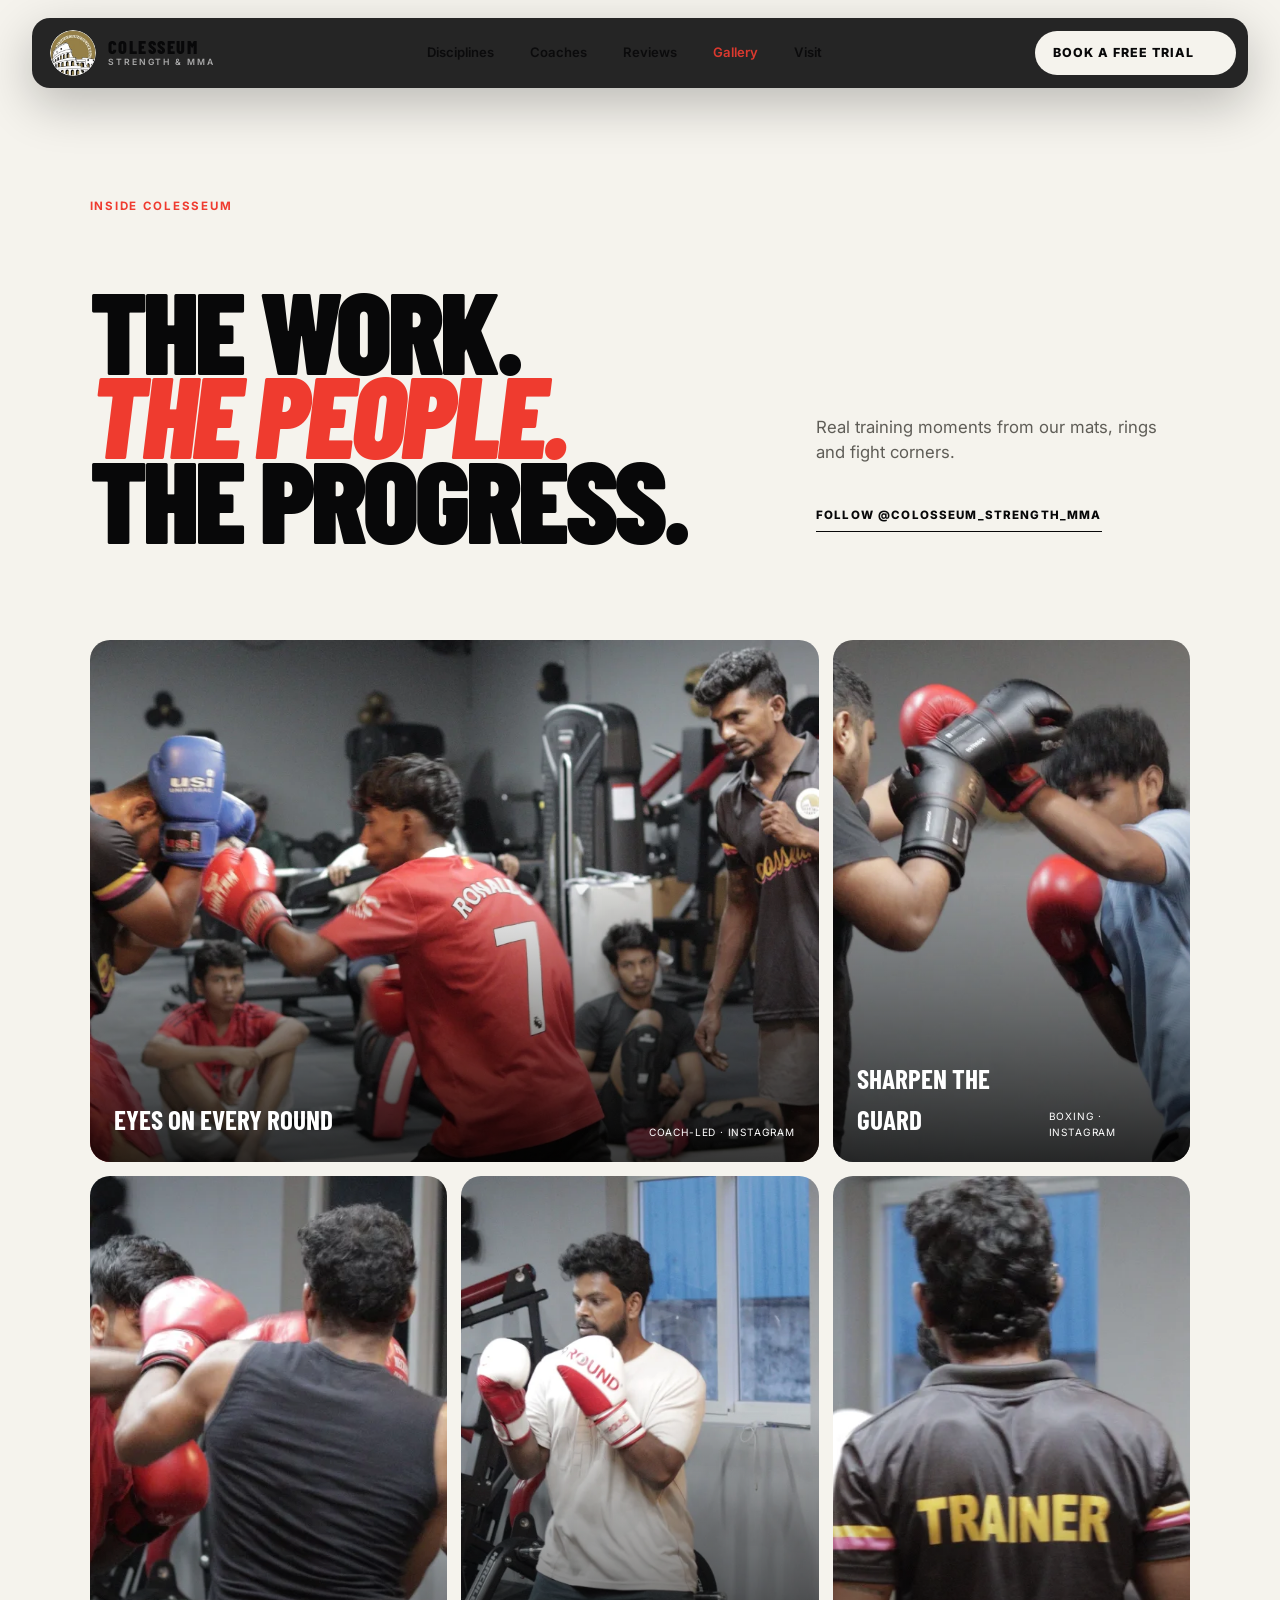
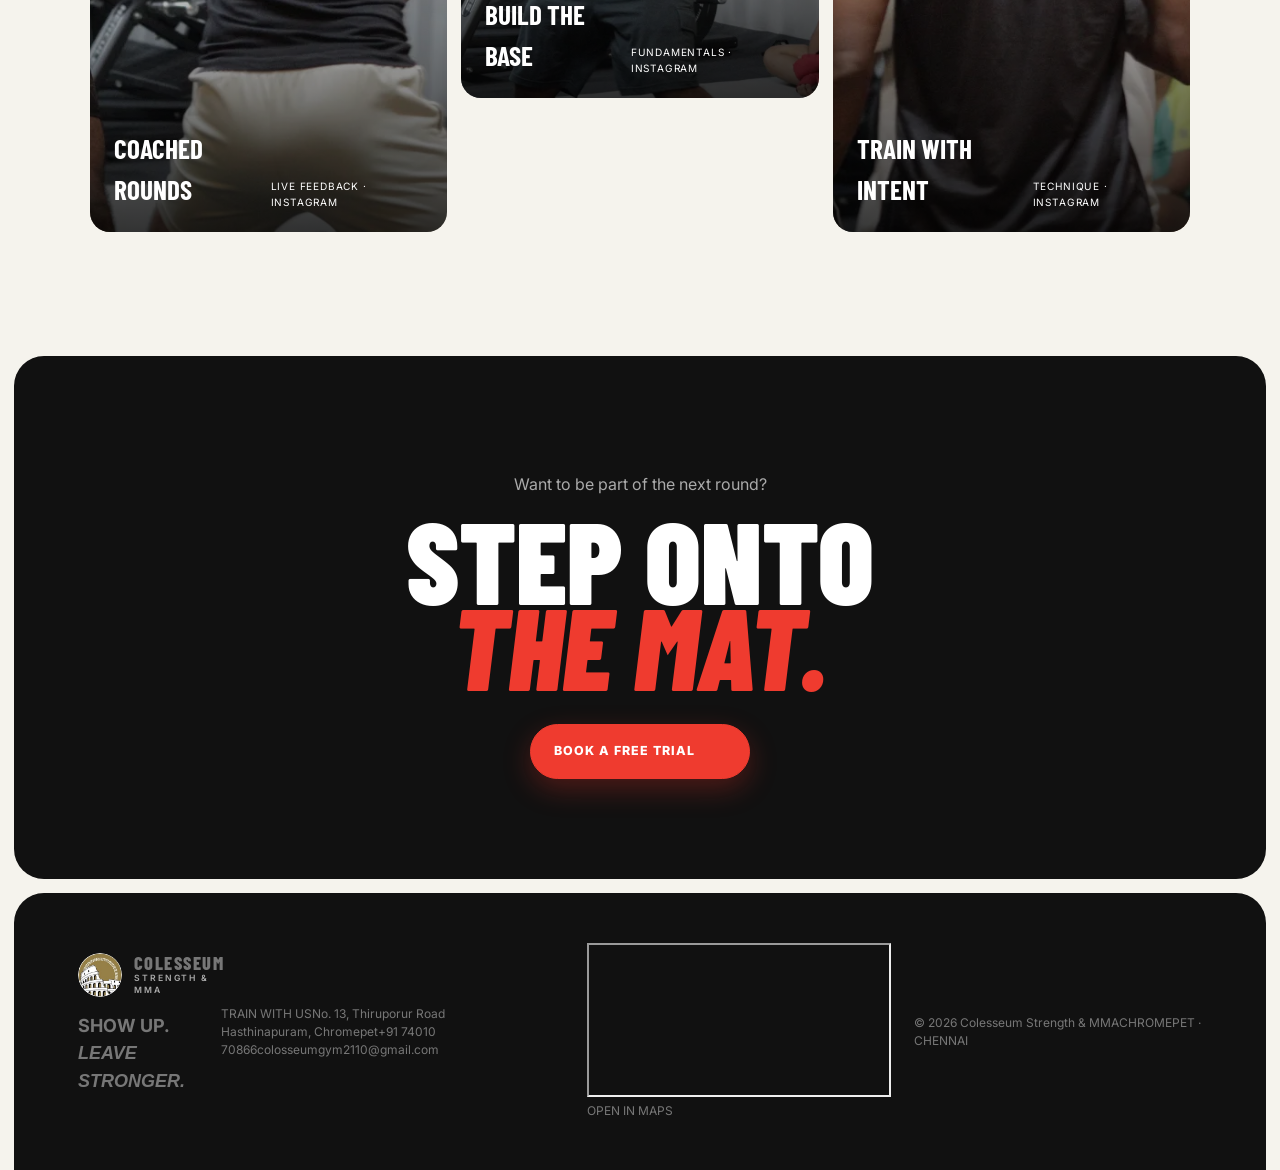
==== commit ce11f6e6: "Improve gallery navigation and footer" ====
--- a/gallery.html
+++ b/gallery.html
@@ -23,26 +23,31 @@
   <header class="nav">
     <a class="brand" href="index.html" aria-label="Colesseum home"><img class="brand-logo" src="assets/logo.png" alt=""><span>COLESSEUM<small>STRENGTH & MMA</small></span></a>
     <nav aria-label="Main navigation"><a href="index.html#disciplines">Disciplines</a><a href="index.html#coaches">Coaches</a><a href="index.html#reviews">Reviews</a><a class="active" href="gallery.html">Gallery</a><a href="index.html#visit">Visit</a></nav>
-    <a class="nav-cta" href="https://wa.me/917401070866?text=Hi%20Colesseum%2C%20I%27d%20like%20to%20book%20a%20free%20trial%20session." target="_blank" rel="noreferrer">Book a free trial <span>↗</span></a>
+    <a class="nav-cta" href="https://wa.me/917401070866?text=Hi%20Colesseum%2C%20I%27d%20like%20to%20book%20a%20free%20trial%20session." target="_blank" rel="noreferrer">Book a free trial <span class="cta-arrow" aria-hidden="true"></span></a>
     <button class="menu" aria-label="Open menu" aria-expanded="false"><span></span><span></span></button>
   </header>
   <main>
     <section class="gallery-hero">
       <span class="kicker">Inside Colesseum</span>
       <h1>THE WORK.<br><i>THE PEOPLE.</i><br>THE PROGRESS.</h1>
-      <div><p>Real training moments from our mats, rings and fight corners.</p><a href="https://www.instagram.com/colosseum_strength_mma/" target="_blank" rel="noreferrer">Follow @colosseum_strength_mma ↗</a></div>
+      <div><p>Real training moments from our mats, rings and fight corners.</p><a href="https://www.instagram.com/colosseum_strength_mma/" target="_blank" rel="noreferrer">Follow @colosseum_strength_mma <span class="mini-arrow" aria-hidden="true"></span></a></div>
     </section>
     <section class="gallery-grid" aria-label="Colesseum Instagram highlights">
-      <a class="gallery-card wide gallery-card-focus" href="https://www.instagram.com/p/DJyHlnDxAt0/?img_index=5" target="_blank" rel="noreferrer"><img src="assets/gallery/gallery-5.webp" alt="Colesseum coach watching athletes during a sparring round"><span><b>EYES ON EVERY ROUND</b><small>Coach-led · Instagram ↗</small></span></a>
-      <a class="gallery-card" href="https://www.instagram.com/p/DJyHlnDxAt0/?img_index=2" target="_blank" rel="noreferrer"><img src="assets/gallery/gallery-2.webp" alt="Two athletes drilling close-range boxing defence"><span><b>SHARPEN THE GUARD</b><small>Boxing · Instagram ↗</small></span></a>
-      <a class="gallery-card tall" href="https://www.instagram.com/p/DJyHlnDxAt0/?img_index=1" target="_blank" rel="noreferrer"><img src="assets/gallery/gallery-1.webp" alt="Coach studying two athletes during technical sparring"><span><b>COACHED ROUNDS</b><small>Live feedback · Instagram ↗</small></span></a>
-      <a class="gallery-card" href="https://www.instagram.com/p/DJyHlnDxAt0/?img_index=4" target="_blank" rel="noreferrer"><img src="assets/gallery/gallery-4.webp" alt="Athlete working his boxing stance during class"><span><b>BUILD THE BASE</b><small>Fundamentals · Instagram ↗</small></span></a>
-      <a class="gallery-card tall" href="https://www.instagram.com/p/DJyHlnDxAt0/?img_index=3" target="_blank" rel="noreferrer"><img src="assets/gallery/gallery-3.webp" alt="Colesseum trainer leading a technical boxing round"><span><b>TRAIN WITH INTENT</b><small>Technique · Instagram ↗</small></span></a>
+      <a class="gallery-card wide gallery-card-focus" href="https://www.instagram.com/p/DJyHlnDxAt0/?img_index=5" target="_blank" rel="noreferrer"><img src="assets/gallery/gallery-5.webp" alt="Colesseum coach watching athletes during a sparring round"><span><b>EYES ON EVERY ROUND</b><small>Coach-led · Instagram <i class="mini-arrow" aria-hidden="true"></i></small></span></a>
+      <a class="gallery-card" href="https://www.instagram.com/p/DJyHlnDxAt0/?img_index=2" target="_blank" rel="noreferrer"><img src="assets/gallery/gallery-2.webp" alt="Two athletes drilling close-range boxing defence"><span><b>SHARPEN THE GUARD</b><small>Boxing · Instagram <i class="mini-arrow" aria-hidden="true"></i></small></span></a>
+      <a class="gallery-card tall" href="https://www.instagram.com/p/DJyHlnDxAt0/?img_index=1" target="_blank" rel="noreferrer"><img src="assets/gallery/gallery-1.webp" alt="Coach studying two athletes during technical sparring"><span><b>COACHED ROUNDS</b><small>Live feedback · Instagram <i class="mini-arrow" aria-hidden="true"></i></small></span></a>
+      <a class="gallery-card" href="https://www.instagram.com/p/DJyHlnDxAt0/?img_index=4" target="_blank" rel="noreferrer"><img src="assets/gallery/gallery-4.webp" alt="Athlete working his boxing stance during class"><span><b>BUILD THE BASE</b><small>Fundamentals · Instagram <i class="mini-arrow" aria-hidden="true"></i></small></span></a>
+      <a class="gallery-card tall" href="https://www.instagram.com/p/DJyHlnDxAt0/?img_index=3" target="_blank" rel="noreferrer"><img src="assets/gallery/gallery-3.webp" alt="Colesseum trainer leading a technical boxing round"><span><b>TRAIN WITH INTENT</b><small>Technique · Instagram <i class="mini-arrow" aria-hidden="true"></i></small></span></a>
     </section>
-    <section class="gallery-cta"><p>Want to be part of the next round?</p><h2>STEP ONTO<br><i>THE MAT.</i></h2><a class="button primary" href="https://wa.me/917401070866?text=Hi%20Colesseum%2C%20I%27d%20like%20to%20book%20a%20free%20trial%20session." target="_blank" rel="noreferrer">Book a free trial <span>↗</span></a></section>
+    <section class="gallery-cta"><p>Want to be part of the next round?</p><h2>STEP ONTO<br><i>THE MAT.</i></h2><a class="button primary" href="https://wa.me/917401070866?text=Hi%20Colesseum%2C%20I%27d%20like%20to%20book%20a%20free%20trial%20session." target="_blank" rel="noreferrer">Book a free trial <span class="cta-arrow" aria-hidden="true"></span></a></section>
   </main>
-  <footer><a class="brand" href="index.html"><img class="brand-logo" src="assets/logo.png" alt=""><span>COLESSEUM<small>STRENGTH & MMA</small></span></a><p>Train anytime. Walk out stronger.</p><span>© 2026 Colesseum Strength & MMA</span></footer>
-  <a class="mobile-trial" href="https://wa.me/917401070866?text=Hi%20Colesseum%2C%20I%27d%20like%20to%20book%20a%20free%20trial%20session." target="_blank" rel="noreferrer">BOOK A FREE TRIAL <span>↗</span></a>
+  <footer class="site-footer">
+    <div class="footer-brand"><a class="brand" href="index.html"><img class="brand-logo" src="assets/logo.png" alt=""><span>COLESSEUM<small>STRENGTH &amp; MMA</small></span></a><h2>SHOW UP.<br><i>LEAVE STRONGER.</i></h2></div>
+    <div class="footer-details"><span class="footer-label">TRAIN WITH US</span><a href="https://www.google.com/maps/search/?api=1&query=No.13+Thiruporur+Road+Hasthinapuram+Chromepet+Chennai+600064" target="_blank" rel="noreferrer"><i class="footer-icon icon-pin" aria-hidden="true"></i><span>No. 13, Thiruporur Road<br>Hasthinapuram, Chromepet</span></a><a href="tel:+917401070866"><i class="footer-icon icon-phone" aria-hidden="true"></i>+91 74010 70866</a><a href="mailto:colosseumgym2110@gmail.com"><i class="footer-icon icon-mail" aria-hidden="true"></i>colosseumgym2110@gmail.com</a><div class="footer-socials"><a href="https://www.instagram.com/colosseum_strength_mma/" target="_blank" rel="noreferrer" aria-label="Instagram"><i class="footer-icon icon-instagram" aria-hidden="true"></i></a><a href="https://wa.me/917401070866" target="_blank" rel="noreferrer" aria-label="WhatsApp"><i class="footer-icon icon-chat" aria-hidden="true"></i></a></div></div>
+    <div class="footer-map"><iframe title="Map showing Colesseum Strength and MMA in Chromepet" loading="lazy" referrerpolicy="no-referrer-when-downgrade" src="https://www.google.com/maps?q=No.13%20Thiruporur%20Road%20Hasthinapuram%20Chromepet%20Chennai%20600064&amp;output=embed"></iframe><a href="https://www.google.com/maps/search/?api=1&query=No.13+Thiruporur+Road+Hasthinapuram+Chromepet+Chennai+600064" target="_blank" rel="noreferrer">OPEN IN MAPS <span class="mini-arrow" aria-hidden="true"></span></a></div>
+    <div class="footer-bottom"><span>© 2026 Colesseum Strength &amp; MMA</span><span>CHROMEPET · CHENNAI</span></div>
+  </footer>
+  <a class="mobile-trial" href="https://wa.me/917401070866?text=Hi%20Colesseum%2C%20I%27d%20like%20to%20book%20a%20free%20trial%20session." target="_blank" rel="noreferrer">BOOK A FREE TRIAL <span class="cta-arrow" aria-hidden="true"></span></a>
   <script src="assets/site.js"></script>
 </body>
 </html>
--- a/assets/site.css
+++ b/assets/site.css
@@ -1,73 +1,72 @@
-:root{--ink:#080809;--panel:#111113;--paper:#f1efe9;--red:#ed3326;--muted:#aaa8a3;--line:rgba(255,255,255,.15)}*{box-sizing:border-box}html{scroll-behavior:smooth}body{margin:0;background:var(--ink);color:var(--paper);font:16px/1.5 Inter,Arial,sans-serif;overflow-x:hidden}a{color:inherit;text-decoration:none}img{display:block;max-width:100%}.nav{height:88px;padding:0 4.5vw;display:flex;align-items:center;justify-content:space-between;position:absolute;top:0;z-index:20;width:100%;border-bottom:1px solid var(--line)}.brand{display:flex;align-items:center;gap:12px;font:800 1.15rem/1 Barlow Condensed,sans-serif;letter-spacing:.08em}.brand small{display:block;font:600 .54rem/1.4 Inter,sans-serif;letter-spacing:.22em;color:#aaa}.brand-mark{display:grid;place-items:center;width:40px;height:40px;border:2px solid var(--red);border-radius:50%;color:var(--red);font:italic 900 1.65rem Barlow Condensed}.nav nav{display:flex;gap:36px;font-size:.82rem;font-weight:600}.nav nav a{opacity:.75}.nav nav a:hover{opacity:1}.nav-cta,.button{display:inline-flex;align-items:center;justify-content:space-between;gap:24px;text-transform:uppercase;font-weight:800;font-size:.78rem;letter-spacing:.08em}.nav-cta{border:1px solid rgba(255,255,255,.5);padding:14px 18px}.nav-cta span,.button span{font-size:1.1rem}.menu{display:none;background:none;border:0}.hero{min-height:800px;height:100svh;position:relative;display:flex;align-items:flex-end;padding:150px 7vw 9vh}.hero-image,.hero-shade{position:absolute;inset:0;width:100%;height:100%;object-fit:cover}.hero-image{object-position:center 20%}.hero-shade{background:linear-gradient(90deg,rgba(7,7,8,.95) 0%,rgba(7,7,8,.62) 46%,rgba(7,7,8,.15) 75%),linear-gradient(0deg,rgba(7,7,8,.9),transparent 45%)}.hero-copy{position:relative;z-index:2;max-width:820px}.eyebrow,.kicker{text-transform:uppercase;letter-spacing:.15em;font-size:.72rem;font-weight:700}.eyebrow{display:flex;align-items:center;gap:10px;margin-bottom:22px}.eyebrow i{width:7px;height:7px;background:#53d176;border-radius:50%;box-shadow:0 0 16px #53d176}.hero h1,.section h2,.cta-band h2{margin:0;font:900 clamp(4.7rem,9.3vw,9.3rem)/.75 Barlow Condensed,sans-serif;letter-spacing:-.035em}.hero h1 em,.section h2 i,.cta-band h2 i{font-style:italic;color:var(--red)}.hero p{max-width:610px;font-size:1.08rem;color:#d0ceca;margin:34px 0 28px}.hero-actions{display:flex;gap:10px}.button{padding:18px 21px;min-width:220px;border:1px solid rgba(255,255,255,.35)}.button.primary{background:var(--red);border-color:var(--red)}.button.ghost:hover,.nav-cta:hover{background:#fff;color:#111}.button.primary:hover{background:#fff;color:#111;border-color:#fff}.proof{display:flex;gap:0;margin-top:35px;border-top:1px solid var(--line);max-width:680px}.proof span{padding:15px 26px 0 0;margin-right:26px;border-right:1px solid var(--line);font-size:.73rem;text-transform:uppercase;color:#aaa}.proof span:last-child{border:0}.proof b{color:#fff;margin-right:4px}.scroll-cue{position:absolute;right:4vw;bottom:5vh;z-index:2;display:flex;gap:15px;align-items:center;writing-mode:vertical-rl;font-size:.62rem;letter-spacing:.22em}.ticker{height:64px;background:var(--red);color:#090909;display:flex;align-items:center;overflow:hidden;white-space:nowrap}.ticker div{font:900 1.25rem Barlow Condensed;letter-spacing:.08em;animation:ticker 18s linear infinite}.ticker b{margin:0 22px}@keyframes ticker{to{transform:translateX(-50%)}}.section{padding:120px 7vw}.section-head{display:grid;grid-template-columns:1.35fr .65fr;gap:8vw;align-items:end;margin-bottom:65px}.section h2{font-size:clamp(4rem,7.5vw,7.7rem);line-height:.82}.section-head>p{max-width:460px;color:var(--muted);font-size:1.02rem}.kicker{display:block;color:var(--red);margin-bottom:25px}.program-grid{display:grid;grid-template-columns:repeat(2,1fr);border-top:1px solid var(--line);border-left:1px solid var(--line)}.program{min-height:410px;padding:32px;border-right:1px solid var(--line);border-bottom:1px solid var(--line);display:flex;flex-direction:column;justify-content:space-between;position:relative;overflow:hidden;background:var(--panel)}.program.featured{grid-row:span 2;padding:0;min-height:820px}.program-art{position:absolute;inset:0}.program-art:after,.kids:after{content:"";position:absolute;inset:0;background:linear-gradient(0deg,rgba(0,0,0,.92),rgba(0,0,0,.03) 70%)}.program-art img,.kids>img{width:100%;height:100%;object-fit:cover}.program-art span{position:absolute;z-index:2;top:25px;right:25px;font:800 1rem Barlow Condensed}.program-info{position:relative;z-index:2;margin-top:auto}.program-info>span{font-size:.7rem;text-transform:uppercase;letter-spacing:.16em;color:var(--red);font-weight:700}.program h3{font:800 clamp(2.1rem,3.5vw,4rem)/.9 Barlow Condensed;margin:12px 0}.program p{max-width:430px;color:#aaa;font-size:.9rem}.program a{display:inline-block;margin-top:17px;padding-bottom:5px;border-bottom:1px solid;font-size:.72rem;text-transform:uppercase;font-weight:700;letter-spacing:.1em}.program-number{font:900 6rem/.8 Barlow Condensed;color:#27272a}.program.kids{padding:0}.kids>img{position:absolute;inset:0}.kids .program-info{padding:32px}.difference{background:var(--paper);color:var(--ink);display:grid;grid-template-columns:.95fr 1.05fr;gap:10vw}.difference p{color:#555;max-width:560px}.text-link{display:inline-flex;gap:60px;border-bottom:1px solid;padding:15px 0;margin-top:35px;font-size:.75rem;font-weight:800;text-transform:uppercase;letter-spacing:.1em}.reasons{border-top:1px solid #bbb}.reasons article{display:grid;grid-template-columns:60px 1fr;gap:25px;padding:27px 0;border-bottom:1px solid #bbb}.reasons b{color:var(--red);font:800 1rem Barlow Condensed}.reasons h3{margin:0;font:800 2rem Barlow Condensed}.reasons p{margin:4px 0 0;font-size:.86rem}.cta-band{background:var(--red);color:#090909;text-align:center;padding:105px 5vw}.cta-band>span{font-size:.7rem;letter-spacing:.18em;font-weight:800}.cta-band h2{font-size:clamp(4rem,8vw,8.7rem);line-height:.8;margin:25px 0 42px}.cta-band h2 i{color:#090909}.button.light{background:#090909;color:#fff;border:0}.visit{display:grid;grid-template-columns:1.4fr .6fr;gap:12vw}.visit address{font-style:normal;color:#aaa;font-size:1.12rem;margin:40px 0 30px}.visit-actions{display:flex;gap:25px}.visit-actions a{font-size:.75rem;text-transform:uppercase;font-weight:800;border-bottom:1px solid;padding-bottom:6px}.hours{border:1px solid var(--line);padding:35px;align-self:end}.hours>span{font:.8rem Inter;letter-spacing:.16em;color:var(--red)}.hours dl{margin:25px 0 45px}.hours dl div{display:flex;justify-content:space-between;padding:15px 0;border-bottom:1px solid var(--line)}.hours dt{color:#aaa}.hours dd{margin:0;font-weight:700}.hours p{font-size:.8rem;color:#777}.hours>a{display:block;font-weight:600;margin-top:8px}footer{border-top:1px solid var(--line);padding:38px 5vw;display:flex;align-items:center;justify-content:space-between;color:#777;font-size:.75rem}footer p{font:700 1rem Barlow Condensed;color:#ddd}.mobile-trial{display:none}.reveal{opacity:0;transform:translateY(24px);transition:.7s ease}.reveal.visible{opacity:1;transform:none}
-@media(max-width:850px){.nav{height:72px;padding:0 20px}.nav nav,.nav-cta{display:none}.menu{display:block}.menu span{display:block;width:25px;height:2px;background:#fff;margin:6px}.nav.open{position:fixed;background:#0a0a0b}.nav.open nav{display:flex;position:absolute;top:72px;left:0;right:0;background:#0a0a0b;flex-direction:column;padding:30px 22px;font:800 2rem Barlow Condensed}.hero{min-height:720px;padding:130px 22px 120px;align-items:flex-end}.hero-image{object-position:62% center}.hero-shade{background:linear-gradient(0deg,rgba(7,7,8,.98) 0%,rgba(7,7,8,.6) 72%,rgba(7,7,8,.3))}.hero h1{font-size:clamp(4rem,18vw,6rem);line-height:.78}.hero p{font-size:.95rem;margin:24px 0}.hero-actions{flex-direction:column;align-items:stretch}.button{width:100%}.button.ghost{display:none}.proof{display:none}.scroll-cue{display:none}.ticker{height:52px}.section{padding:82px 22px}.section-head{grid-template-columns:1fr;margin-bottom:38px}.section-head>p{margin-top:0}.program-grid{grid-template-columns:1fr}.program.featured{min-height:610px;grid-row:auto}.program{min-height:330px}.difference{grid-template-columns:1fr;gap:60px}.cta-band{padding:75px 22px}.visit{grid-template-columns:1fr;gap:55px}.hours{padding:24px}footer{padding:35px 22px 92px;align-items:flex-start;gap:25px;flex-direction:column}footer p{display:none}.mobile-trial{display:flex;position:fixed;z-index:30;left:12px;right:12px;bottom:12px;background:var(--red);padding:17px 20px;justify-content:space-between;color:#fff;font-size:.78rem;font-weight:800;letter-spacing:.08em;box-shadow:0 10px 35px #000}.brand-mark{width:35px;height:35px}}
-@media(prefers-reduced-motion:reduce){html{scroll-behavior:auto}.ticker div{animation:none}.reveal{opacity:1;transform:none;transition:none}}
-
-/* 2026 discipline menu */
-.programs{padding-top:145px;padding-bottom:145px;background:radial-gradient(circle at 17% 24%,rgba(237,51,38,.12),transparent 28%),var(--ink)}
-.programs-intro{display:grid;grid-template-columns:1.1fr .9fr;gap:9vw;align-items:end;margin-bottom:80px}
-.programs-intro h2{font-size:clamp(4.8rem,8.2vw,8.5rem);line-height:.72}
-.programs-note{max-width:520px;padding-left:28px;border-left:2px solid var(--red)}
-.programs-note>span{font:800 .72rem Inter;letter-spacing:.16em;color:var(--red)}
-.programs-note p{font-size:1.12rem;color:#c4c2bd;max-width:470px}
-.goal-tags{display:flex;flex-wrap:wrap;gap:7px;margin-top:24px}
-.goal-tags b{border:1px solid #444;padding:8px 11px;font-size:.62rem;letter-spacing:.1em}
-.fight-menu{border-top:1px solid #4b4b4d}
-.fight-row{min-height:170px;display:grid;grid-template-columns:75px 1fr 220px 55px;align-items:center;gap:25px;position:relative;border-bottom:1px solid #4b4b4d;overflow:hidden;padding:15px 24px;transition:.35s ease;isolation:isolate}
-.fight-row:before{content:"";position:absolute;inset:0;background:var(--red);transform:scaleY(0);transform-origin:bottom;transition:transform .35s ease;z-index:-1}
-.fight-row:hover:before,.fight-row:focus-visible:before{transform:scaleY(1)}
-.fight-row>img{position:absolute;inset:0;width:100%;height:100%;object-fit:cover;object-position:center 36%;z-index:-2;filter:grayscale(1);opacity:.35;transition:.45s ease}
-.fight-row.is-kids>img{object-position:center 46%;opacity:0}
-.fight-row.is-visual:after,.fight-row.is-kids:after{content:"";position:absolute;inset:0;background:linear-gradient(90deg,#0a0a0b 0%,rgba(10,10,11,.46) 56%,#0a0a0b 100%);z-index:-1;transition:.35s ease}
-.fight-row:hover:after,.fight-row:focus-visible:after{opacity:0}
-.fight-row:hover>img,.fight-row:focus-visible>img{opacity:.35;filter:grayscale(0);transform:scale(1.03)}
-.fight-row .fight-no{font:700 .8rem Inter;color:var(--red);align-self:start;margin-top:26px}
-.fight-row:hover .fight-no{color:#0a0a0b}
-.fight-row small{font-size:.66rem;letter-spacing:.16em;color:#97979c;font-weight:700}
-.fight-row:hover small{color:#24100f}
-.fight-row h3{margin:3px 0 0;font:900 clamp(3.5rem,6.4vw,7rem)/.75 Barlow Condensed;letter-spacing:-.02em}
-.fight-row p{color:#aaa;font-size:.8rem;text-transform:uppercase;letter-spacing:.1em}
-.fight-row:hover p{color:#24100f}
-.fight-row>i{font-style:normal;font-size:1.7rem;transition:.3s ease}
-.fight-row:hover>i{transform:translate(5px,-5px);color:#0a0a0b}
-@media(max-width:850px){.programs-intro{grid-template-columns:1fr;gap:40px;margin-bottom:58px}.programs-intro h2{font-size:clamp(4.2rem,19vw,6.2rem)}.programs-note{padding-left:18px}.fight-row{min-height:130px;grid-template-columns:32px 1fr 35px;gap:10px;padding:12px 5px}.fight-row p{display:none}.fight-row .fight-no{margin-top:18px}.fight-row h3{font-size:clamp(3rem,14vw,5rem)}.fight-row small{font-size:.54rem}.fight-row>i{font-size:1.2rem}.fight-row.is-visual:after,.fight-row.is-kids:after{background:linear-gradient(90deg,#0a0a0b 0%,rgba(10,10,11,.6) 75%,#0a0a0b 100%)}}
-
-/* Premium camp-inspired refinement — original content model preserved */
-:root{--paper:#f5f3ed;--red:#ef3b2f}
-.nav{position:absolute;top:18px;left:2.5vw;width:95vw;height:70px;padding:0 12px 0 18px;border:0;border-radius:18px;background:rgba(9,9,10,.88);backdrop-filter:blur(16px);box-shadow:0 16px 50px rgba(0,0,0,.24)}
-.nav-cta,.button{border-radius:999px}.nav-cta{background:var(--paper);color:var(--ink);border:0;padding:13px 18px}.nav nav a{opacity:.9}.nav nav a:hover{color:var(--red)}
-.hero{margin:0 14px 14px;min-height:760px;height:calc(100svh - 14px);border-radius:0 0 30px 30px;overflow:hidden;padding-left:6vw}.hero-image{filter:saturate(.85) contrast(1.06)}.hero-shade{background:linear-gradient(90deg,rgba(7,7,8,.92) 0%,rgba(7,7,8,.54) 50%,rgba(7,7,8,.05) 78%),linear-gradient(0deg,rgba(7,7,8,.72),transparent 52%)}
-.eyebrow{display:inline-flex;padding:8px 13px;border:1px solid rgba(255,255,255,.28);border-radius:999px;background:rgba(0,0,0,.2);backdrop-filter:blur(8px)}
-.hero h1{max-width:930px}.hero p{font-size:1.12rem}.button{padding:17px 23px}.button.primary{box-shadow:0 10px 28px rgba(237,51,38,.28)}
-.proof{border:0;gap:8px}.proof span{padding:10px 14px;margin:0;border:1px solid rgba(255,255,255,.2);border-radius:999px;background:rgba(0,0,0,.22);backdrop-filter:blur(8px)}
-.ticker{margin:0 14px;border-radius:18px;height:58px}
-.programs{margin:14px;border-radius:30px;background:var(--paper);color:var(--ink);padding-left:6vw;padding-right:6vw}.programs .kicker{color:var(--red)}.programs-intro h2 i{color:var(--red)}.programs-note{border-left-color:var(--red)}.programs-note p{color:#555}.goal-tags b{border-color:#c7c4bb;border-radius:999px;background:#fff}.fight-menu{border-top-color:#bab7af}.fight-row{border-bottom-color:#bab7af;border-radius:18px;margin:8px 0;background:#ece9e1;min-height:155px;padding-left:26px}.fight-row .fight-no{color:var(--red)}.fight-row small,.fight-row p{color:#615f59}.fight-row.is-visual{color:#fff;background:#111}.fight-row.is-visual small,.fight-row.is-visual p{color:#ddd}.fight-row.is-kids>img{opacity:.18}.fight-row:before{border-radius:18px}.fight-row:hover,.fight-row:focus-visible{color:#0a0a0b;transform:translateX(5px)}
-.difference{margin:14px;border-radius:30px;background:#141416;color:var(--paper);padding-left:6vw;padding-right:6vw}.difference p{color:#aaa}.reasons{border-top-color:#444}.reasons article{border-bottom-color:#444}.reasons h3{font-size:2.2rem}.text-link{border-color:#777}
-.cta-band{margin:14px;border-radius:30px;padding:120px 5vw;background:var(--red)}.cta-band .button{display:inline-flex;width:auto}.visit{margin:14px;border-radius:30px;background:var(--paper);color:var(--ink);padding-left:6vw;padding-right:6vw}.visit address,.hours dt{color:#666}.hours{background:#fff;border:0;border-radius:22px;box-shadow:0 16px 60px rgba(0,0,0,.08)}.hours dl div{border-bottom-color:#ddd}.hours p{color:#777}.visit .kicker,.hours>span{color:var(--red)}
-footer{margin:14px 14px 0;border:0;border-radius:30px 30px 0 0;background:#111;padding:50px 5vw}
-@media(max-width:850px){.nav{top:10px;left:10px;width:calc(100% - 20px);height:62px;border-radius:15px}.nav.open{position:fixed;border-radius:15px 15px 0 0}.nav.open nav{top:62px;border-radius:0 0 15px 15px}.hero{margin:0 8px 8px;height:100svh;border-radius:0 0 22px 22px;padding-left:18px;padding-right:18px}.ticker{margin:8px;border-radius:14px}.programs,.difference,.visit,.cta-band{margin:8px;border-radius:22px;padding-left:18px;padding-right:18px}.programs{padding-top:88px;padding-bottom:88px}.fight-row{border-radius:14px;padding-left:12px;padding-right:12px}.fight-row:before{border-radius:14px}.fight-row:hover,.fight-row:focus-visible{transform:none}.difference{padding-top:88px;padding-bottom:88px}.cta-band{padding-top:85px;padding-bottom:85px}.visit{padding-top:88px;padding-bottom:88px}footer{margin:8px 8px 0;border-radius:22px 22px 0 0}}
-
-/* Logo, disciplines, coaches and review proof */
-.brand-logo{width:44px;height:44px;object-fit:contain;border-radius:50%;background:#050505}.nav .brand-logo{width:46px;height:46px}.discipline-rail{margin-top:44px;padding:22px 0 0;border-top:1px solid #bbb;display:flex;flex-wrap:wrap;align-items:center;gap:10px}.discipline-rail span{margin-right:auto;font-size:.68rem;letter-spacing:.15em;color:#777}.discipline-rail b{font-size:.68rem;letter-spacing:.08em;padding:10px 14px;border-radius:999px;background:#111;color:#fff}.discipline-rail b:nth-child(3n){background:var(--red)}
-.coaches{margin:14px;border-radius:30px;background:#111;color:var(--paper);display:grid;grid-template-columns:.85fr 1.15fr;gap:7vw;padding-left:3vw;padding-right:6vw}.coach-visual{min-height:720px;border-radius:22px;overflow:hidden;position:relative}.coach-visual:after{content:"";position:absolute;inset:0;background:linear-gradient(0deg,rgba(0,0,0,.75),transparent 50%)}.coach-visual img{width:100%;height:100%;object-fit:cover}.coach-visual>span{position:absolute;z-index:2;left:28px;bottom:28px;font-size:.69rem;font-weight:800;letter-spacing:.16em}.coach-copy{align-self:center}.coach-copy>p{color:#aaa;max-width:640px;font-size:1.03rem}.coach-columns{display:grid;grid-template-columns:repeat(3,1fr);margin:38px 0 32px;border-top:1px solid #444}.coach-columns article{padding:24px 22px 10px 0;border-right:1px solid #444}.coach-columns article+article{padding-left:22px}.coach-columns article:last-child{border-right:0}.coach-columns b{color:var(--red);font-size:.72rem}.coach-columns h3{font:800 1.55rem/1 Barlow Condensed;margin:12px 0}.coach-columns p{font-size:.78rem;color:#888}.coach-copy .button{width:max-content}
-.reviews{margin:14px;border-radius:30px;background:var(--paper);color:var(--ink);display:grid;grid-template-columns:.65fr 1.35fr;gap:10vw;align-items:center;padding-left:6vw;padding-right:6vw}.reviews-score{background:#fff;border-radius:24px;padding:44px;min-height:390px;display:flex;flex-direction:column;justify-content:center;box-shadow:0 18px 70px rgba(0,0,0,.08)}.google-g{font:900 2.2rem Inter;color:#4285f4}.stars{color:#f6ad01;font-size:1.3rem;letter-spacing:.12em;margin-top:30px}.reviews-score strong{font:900 8rem/.85 Barlow Condensed;margin-top:10px}.reviews-score p{font-weight:700;margin:20px 0 4px}.reviews-score small{color:#777}.reviews-copy>p{color:#555;max-width:620px;font-size:1.05rem;margin:28px 0}.dark-button{background:#111;color:#fff;border:0;width:max-content}.dark-button:hover{background:var(--red)}
-@media(max-width:850px){.brand-logo,.nav .brand-logo{width:40px;height:40px}.discipline-rail{margin-top:34px}.discipline-rail span{width:100%;margin-bottom:5px}.discipline-rail b{font-size:.58rem;padding:8px 10px}.coaches,.reviews{margin:8px;border-radius:22px;grid-template-columns:1fr;padding:18px}.coaches{padding-top:18px;padding-bottom:80px}.coach-visual{min-height:520px}.coach-copy{padding-top:52px}.coach-columns{grid-template-columns:1fr}.coach-columns article,.coach-columns article+article{padding:20px 0;border-right:0;border-bottom:1px solid #444}.coach-copy .button,.dark-button{width:100%}.reviews{padding-top:18px;padding-bottom:80px;gap:60px}.reviews-score{min-height:300px;padding:32px}.reviews-score strong{font-size:6.5rem}.reviews-copy{padding:0 2px}}
-
-/* Disciplines and coaching hierarchy refinement */
-.discipline-block{margin-top:90px;padding-top:68px;border-top:1px solid #bab7af}.discipline-head{display:grid;grid-template-columns:1.15fr .85fr;gap:8vw;align-items:end;margin-bottom:38px}.discipline-head h3{font:900 clamp(3.2rem,5vw,5.7rem)/.82 Barlow Condensed;margin:0;letter-spacing:-.025em}.discipline-head>p{max-width:500px;color:#5b5954;font-size:1rem}.discipline-grid{display:grid;grid-template-columns:repeat(4,1fr);gap:10px}.discipline-grid article{min-height:205px;padding:22px;border-radius:16px;background:#e7e4dc;display:flex;flex-direction:column;transition:.3s ease}.discipline-grid article:first-child,.discipline-grid article:last-child{background:#111;color:#fff}.discipline-grid article:hover{background:var(--red);color:#111;transform:translateY(-4px)}.discipline-grid span{color:var(--red);font-size:.68rem;font-weight:800}.discipline-grid article:hover span{color:#111}.discipline-grid h4{font:800 clamp(1.8rem,2.6vw,3rem)/.9 Barlow Condensed;margin:auto 0 10px}.discipline-grid small{color:#6a6862;font-size:.74rem;line-height:1.35}.discipline-grid article:first-child small,.discipline-grid article:last-child small{color:#aaa}.discipline-grid article:hover small{color:#35110e}.discipline-grid article:nth-child(5){grid-column:2}.discipline-grid article:nth-child(7){grid-column:4}
-.coaches{grid-template-columns:1fr 1fr;gap:6vw;padding:56px 6vw 56px 3vw;align-items:stretch}.coach-visual{min-height:650px}.coach-copy{padding:30px 0;display:flex;flex-direction:column;justify-content:center}.coach-copy h2{font-size:clamp(4rem,6.3vw,7rem);line-height:.78}.coach-copy>p{max-width:570px;margin:28px 0 15px}.coach-columns{grid-template-columns:1fr;margin:25px 0 30px}.coach-columns article,.coach-columns article+article{display:grid;grid-template-columns:38px 1fr;gap:18px;padding:16px 0;border-right:0;border-bottom:1px solid #3c3c3e}.coach-columns article:first-child{border-top:1px solid #3c3c3e}.coach-columns b{padding-top:4px}.coach-columns h3{margin:0 0 3px}.coach-columns p{margin:0;max-width:520px}.coach-copy .button{margin-top:0}
-@media(max-width:850px){.discipline-block{margin-top:60px;padding-top:50px}.discipline-head{grid-template-columns:1fr;gap:18px}.discipline-head h3{font-size:3.7rem}.discipline-head>p{margin:0}.discipline-grid{grid-template-columns:repeat(2,1fr)}.discipline-grid article{min-height:155px;padding:16px}.discipline-grid article:nth-child(5),.discipline-grid article:nth-child(7){grid-column:auto}.discipline-grid article:last-child{grid-column:1/-1;min-height:135px}.discipline-grid h4{font-size:2rem}.coaches{grid-template-columns:1fr;padding:18px 18px 80px;gap:0}.coach-visual{min-height:480px}.coach-copy{padding:48px 2px 0}.coach-copy h2{font-size:4.2rem}.coach-copy>p{font-size:.96rem}.coach-columns article,.coach-columns article+article{grid-template-columns:30px 1fr;padding:17px 0}}
-
-/* Coach section correction */
-.coaches{grid-template-columns:minmax(360px,.82fr) minmax(520px,1.18fr);gap:5.5vw;padding:44px 6vw 44px 3vw}.coach-visual{min-height:600px;max-height:680px}.coach-copy{padding:18px 0}.coach-copy .kicker{margin-bottom:20px}.coach-copy h2{font-family:"Barlow Condensed",Arial,sans-serif;font-size:clamp(3.7rem,4.4vw,5.4rem);font-weight:900;line-height:.86;letter-spacing:-.03em;white-space:nowrap}.coach-copy>p{font-size:1rem;line-height:1.65;margin:25px 0 18px}.coach-columns{margin:20px 0 28px}.coach-columns h3{font-family:"Barlow Condensed",Arial,sans-serif;font-size:1.65rem;font-weight:800;line-height:1;margin:0 0 5px;letter-spacing:.01em}.coach-columns p{font-family:Inter,Arial,sans-serif;font-size:.8rem;line-height:1.5}.coach-columns b{font-family:Inter,Arial,sans-serif}.coach-copy .button{padding:15px 22px}
-.coach-visual img{object-position:92% center;filter:saturate(.9) contrast(1.08)}
-@media(max-width:1000px) and (min-width:851px){.coaches{grid-template-columns:.9fr 1.1fr;gap:4vw}.coach-copy h2{font-size:4.6rem}}
-@media(max-width:850px){.coaches{grid-template-columns:1fr;padding:14px 14px 72px}.coach-visual{min-height:440px;max-height:520px}.coach-copy{padding:42px 6px 0}.coach-copy h2{font-size:clamp(3.4rem,14vw,4.5rem);line-height:.84;white-space:normal}.coach-columns h3{font-size:1.55rem}}
-
-/* Gallery */
-.gallery-page{background:var(--paper);color:var(--ink)}.gallery-page .nav{position:absolute}.gallery-page .nav nav a.active{color:var(--red)}.gallery-hero{padding:185px 7vw 100px;display:grid;grid-template-columns:1.25fr .75fr;align-items:end;gap:8vw}.gallery-hero>.kicker{grid-column:1/-1;margin-bottom:-30px}.gallery-hero h1{margin:0;font-family:"Barlow Condensed",Arial,sans-serif;font-size:clamp(5rem,9vw,10rem);font-weight:900;line-height:.73;letter-spacing:-.035em}.gallery-hero h1 i{color:var(--red)}.gallery-hero>div{padding-bottom:8px}.gallery-hero p{max-width:430px;color:#5f5d57;font-size:1.05rem}.gallery-hero a{display:inline-block;margin-top:25px;padding-bottom:6px;border-bottom:1px solid;font-size:.72rem;font-weight:800;letter-spacing:.1em;text-transform:uppercase}.gallery-grid{padding:0 7vw 110px;display:grid;grid-template-columns:repeat(12,1fr);grid-auto-rows:120px;gap:14px}.gallery-card{grid-column:span 4;grid-row:span 4;position:relative;overflow:hidden;border-radius:20px;background:#111}.gallery-card.wide{grid-column:span 8}.gallery-card.tall{grid-row:span 5}.gallery-card img{width:100%;height:100%;object-fit:cover;transition:transform .55s ease,filter .55s ease}.gallery-card:after{content:"";position:absolute;inset:0;background:linear-gradient(0deg,rgba(0,0,0,.78),transparent 55%)}.gallery-card>span{position:absolute;z-index:2;left:24px;right:24px;bottom:22px;color:#fff;display:flex;justify-content:space-between;align-items:end}.gallery-card b{font-family:"Barlow Condensed",Arial,sans-serif;font-size:1.7rem}.gallery-card small{font-size:.63rem;letter-spacing:.08em;text-transform:uppercase}.gallery-card:hover img{transform:scale(1.045);filter:saturate(1.2)}.gallery-cta{margin:14px;padding:100px 7vw;border-radius:30px;background:#111;color:#fff;text-align:center}.gallery-cta>p{color:#aaa}.gallery-cta h2{margin:20px 0 36px;font-family:"Barlow Condensed",Arial,sans-serif;font-size:clamp(5rem,9vw,9rem);font-weight:900;line-height:.75}.gallery-cta h2 i{color:var(--red)}.gallery-cta .button{width:max-content}.gallery-page footer{color:#777}.gallery-page footer p{color:#ddd}
-@media(max-width:850px){.gallery-hero{padding:140px 22px 70px;grid-template-columns:1fr;gap:32px}.gallery-hero>.kicker{margin:0}.gallery-hero h1{font-size:clamp(4.7rem,21vw,7rem)}.gallery-hero>div{padding:0}.gallery-grid{padding:0 14px 75px;grid-template-columns:1fr;grid-auto-rows:auto}.gallery-card,.gallery-card.wide,.gallery-card.tall{grid-column:auto;grid-row:auto;aspect-ratio:4/5}.gallery-card.wide{aspect-ratio:4/3}.gallery-card>span{left:18px;right:18px;bottom:18px;flex-direction:column;align-items:flex-start;gap:2px}.gallery-cta{margin:8px;padding:75px 20px;border-radius:22px}.gallery-cta .button{width:100%}}
-
-/* Branded opening sequence */
-.arrow-icon{display:inline-block;position:relative;width:14px;height:14px;flex:0 0 14px;vertical-align:-2px;color:currentColor}.arrow-icon:before{content:"";position:absolute;left:1px;bottom:2px;width:13px;height:2px;border-radius:2px;background:currentColor;transform:rotate(-45deg);transform-origin:left center}.arrow-icon:after{content:"";position:absolute;right:0;top:0;width:7px;height:7px;border-top:2px solid currentColor;border-right:2px solid currentColor}.gallery-card small .arrow-icon{width:10px;height:10px;vertical-align:-1px;transform:scale(.72);transform-origin:center}.visit-actions .arrow-icon{margin-left:5px}.fight-row>.arrow-icon{width:18px;height:18px;flex-basis:18px}.fight-row>.arrow-icon:before{width:17px}.fight-row>.arrow-icon:after{width:9px;height:9px}
-body.is-loading{overflow:hidden}.site-loader{position:fixed;z-index:9999;inset:0;display:grid;place-content:center;justify-items:center;background:#0d0d0e;color:#fff;cursor:pointer;transition:opacity .55s cubic-bezier(.65,0,.35,1),visibility .55s}.site-loader:before,.site-loader:after{content:"";position:absolute;left:0;width:100%;height:50%;background:#0d0d0e;transition:transform .7s cubic-bezier(.76,0,.24,1)}.site-loader:before{top:0}.site-loader:after{bottom:0}.loader-mark,.loader-line,.loader-callout{position:relative;z-index:1}.loader-mark{display:flex;align-items:center;gap:18px;animation:loader-mark-in .7s cubic-bezier(.22,1,.36,1) both}.loader-ring{width:82px;height:82px;display:grid;place-items:center;border:1px solid rgba(255,255,255,.22);border-radius:50%;animation:loader-pulse 1.35s ease-in-out infinite}.loader-ring img{width:66px;height:66px;border-radius:50%;object-fit:cover}.loader-mark p{margin:0;font-family:"Barlow Condensed",Arial,sans-serif;font-size:2.4rem;font-weight:900;line-height:.78;letter-spacing:.08em}.loader-mark small{display:block;margin-top:10px;color:#aaa;font-family:Inter,Arial,sans-serif;font-size:.58rem;font-weight:700;letter-spacing:.28em}.loader-line{width:min(330px,70vw);height:2px;margin-top:34px;overflow:hidden;background:#29292b}.loader-line i{display:block;width:100%;height:100%;background:var(--red);transform-origin:left;animation:loader-progress 1.05s cubic-bezier(.65,0,.35,1) both}.loader-callout{margin-top:15px;color:#777;font-family:Inter,Arial,sans-serif;font-size:.62rem;font-weight:800;letter-spacing:.24em}.loading-complete .site-loader{opacity:0;visibility:hidden;pointer-events:none}.loading-complete .site-loader:before{transform:translateY(-100%)}.loading-complete .site-loader:after{transform:translateY(100%)}@keyframes loader-mark-in{from{opacity:0;transform:translateY(18px) scale(.96)}to{opacity:1;transform:none}}@keyframes loader-progress{from{transform:scaleX(0)}to{transform:scaleX(1)}}@keyframes loader-pulse{0%,100%{box-shadow:0 0 0 0 rgba(255,59,48,0)}50%{box-shadow:0 0 0 9px rgba(255,59,48,.1)}}@media(max-width:600px){.loader-mark{gap:13px}.loader-ring{width:67px;height:67px}.loader-ring img{width:54px;height:54px}.loader-mark p{font-size:2rem}.loader-line{margin-top:28px}}@media(prefers-reduced-motion:reduce){.loader-mark,.loader-ring,.loader-line i{animation:none}.site-loader,.site-loader:before,.site-loader:after{transition-duration:.01ms}}
+:root{--ink:#080809;--panel:#111113;--paper:#f1efe9;--red:#ed3326;--muted:#aaa8a3;--line:rgba(255,255,255,.15)}*{box-sizing:border-box}html{scroll-behavior:smooth}body{margin:0;background:var(--ink);color:var(--paper);font:16px/1.5 Inter,Arial,sans-serif;overflow-x:hidden}a{color:inherit;text-decoration:none}img{display:block;max-width:100%}.nav{height:88px;padding:0 4.5vw;display:flex;align-items:center;justify-content:space-between;position:absolute;top:0;z-index:20;width:100%;border-bottom:1px solid var(--line)}.brand{display:flex;align-items:center;gap:12px;font:800 1.15rem/1 Barlow Condensed,sans-serif;letter-spacing:.08em}.brand small{display:block;font:600 .54rem/1.4 Inter,sans-serif;letter-spacing:.22em;color:#aaa}.brand-mark{display:grid;place-items:center;width:40px;height:40px;border:2px solid var(--red);border-radius:50%;color:var(--red);font:italic 900 1.65rem Barlow Condensed}.nav nav{display:flex;gap:36px;font-size:.82rem;font-weight:600}.nav nav a{opacity:.75}.nav nav a:hover{opacity:1}.nav-cta,.button{display:inline-flex;align-items:center;justify-content:space-between;gap:24px;text-transform:uppercase;font-weight:800;font-size:.78rem;letter-spacing:.08em}.nav-cta{border:1px solid rgba(255,255,255,.5);padding:14px 18px}.nav-cta span,.button span{font-size:1.1rem}.menu{display:none;background:none;border:0}.hero{min-height:800px;height:100svh;position:relative;display:flex;align-items:flex-end;padding:150px 7vw 9vh}.hero-image,.hero-shade{position:absolute;inset:0;width:100%;height:100%;object-fit:cover}.hero-image{object-position:center 20%}.hero-shade{background:linear-gradient(90deg,rgba(7,7,8,.95) 0%,rgba(7,7,8,.62) 46%,rgba(7,7,8,.15) 75%),linear-gradient(0deg,rgba(7,7,8,.9),transparent 45%)}.hero-copy{position:relative;z-index:2;max-width:820px}.eyebrow,.kicker{text-transform:uppercase;letter-spacing:.15em;font-size:.72rem;font-weight:700}.eyebrow{display:flex;align-items:center;gap:10px;margin-bottom:22px}.eyebrow i{width:7px;height:7px;background:#53d176;border-radius:50%;box-shadow:0 0 16px #53d176}.hero h1,.section h2,.cta-band h2{margin:0;font:900 clamp(4.7rem,9.3vw,9.3rem)/.75 Barlow Condensed,sans-serif;letter-spacing:-.035em}.hero h1 em,.section h2 i,.cta-band h2 i{font-style:italic;color:var(--red)}.hero p{max-width:610px;font-size:1.08rem;color:#d0ceca;margin:34px 0 28px}.hero-actions{display:flex;gap:10px}.button{padding:18px 21px;min-width:220px;border:1px solid rgba(255,255,255,.35)}.button.primary{background:var(--red);border-color:var(--red)}.button.ghost:hover,.nav-cta:hover{background:#fff;color:#111}.button.primary:hover{background:#fff;color:#111;border-color:#fff}.proof{display:flex;gap:0;margin-top:35px;border-top:1px solid var(--line);max-width:680px}.proof span{padding:15px 26px 0 0;margin-right:26px;border-right:1px solid var(--line);font-size:.73rem;text-transform:uppercase;color:#aaa}.proof span:last-child{border:0}.proof b{color:#fff;margin-right:4px}.scroll-cue{position:absolute;right:4vw;bottom:5vh;z-index:2;display:flex;gap:15px;align-items:center;writing-mode:vertical-rl;font-size:.62rem;letter-spacing:.22em}.ticker{height:64px;background:var(--red);color:#090909;display:flex;align-items:center;overflow:hidden;white-space:nowrap}.ticker div{font:900 1.25rem Barlow Condensed;letter-spacing:.08em;animation:ticker 18s linear infinite}.ticker b{margin:0 22px}@keyframes ticker{to{transform:translateX(-50%)}}.section{padding:120px 7vw}.section-head{display:grid;grid-template-columns:1.35fr .65fr;gap:8vw;align-items:end;margin-bottom:65px}.section h2{font-size:clamp(4rem,7.5vw,7.7rem);line-height:.82}.section-head>p{max-width:460px;color:var(--muted);font-size:1.02rem}.kicker{display:block;color:var(--red);margin-bottom:25px}.program-grid{display:grid;grid-template-columns:repeat(2,1fr);border-top:1px solid var(--line);border-left:1px solid var(--line)}.program{min-height:410px;padding:32px;border-right:1px solid var(--line);border-bottom:1px solid var(--line);display:flex;flex-direction:column;justify-content:space-between;position:relative;overflow:hidden;background:var(--panel)}.program.featured{grid-row:span 2;padding:0;min-height:820px}.program-art{position:absolute;inset:0}.program-art:after,.kids:after{content:"";position:absolute;inset:0;background:linear-gradient(0deg,rgba(0,0,0,.92),rgba(0,0,0,.03) 70%)}.program-art img,.kids>img{width:100%;height:100%;object-fit:cover}.program-art span{position:absolute;z-index:2;top:25px;right:25px;font:800 1rem Barlow Condensed}.program-info{position:relative;z-index:2;margin-top:auto}.program-info>span{font-size:.7rem;text-transform:uppercase;letter-spacing:.16em;color:var(--red);font-weight:700}.program h3{font:800 clamp(2.1rem,3.5vw,4rem)/.9 Barlow Condensed;margin:12px 0}.program p{max-width:430px;color:#aaa;font-size:.9rem}.program a{display:inline-block;margin-top:17px;padding-bottom:5px;border-bottom:1px solid;font-size:.72rem;text-transform:uppercase;font-weight:700;letter-spacing:.1em}.program-number{font:900 6rem/.8 Barlow Condensed;color:#27272a}.program.kids{padding:0}.kids>img{position:absolute;inset:0}.kids .program-info{padding:32px}.difference{background:var(--paper);color:var(--ink);display:grid;grid-template-columns:.95fr 1.05fr;gap:10vw}.difference p{color:#555;max-width:560px}.text-link{display:inline-flex;gap:60px;border-bottom:1px solid;padding:15px 0;margin-top:35px;font-size:.75rem;font-weight:800;text-transform:uppercase;letter-spacing:.1em}.reasons{border-top:1px solid #bbb}.reasons article{display:grid;grid-template-columns:60px 1fr;gap:25px;padding:27px 0;border-bottom:1px solid #bbb}.reasons b{color:var(--red);font:800 1rem Barlow Condensed}.reasons h3{margin:0;font:800 2rem Barlow Condensed}.reasons p{margin:4px 0 0;font-size:.86rem}.cta-band{background:var(--red);color:#090909;text-align:center;padding:105px 5vw}.cta-band>span{font-size:.7rem;letter-spacing:.18em;font-weight:800}.cta-band h2{font-size:clamp(4rem,8vw,8.7rem);line-height:.8;margin:25px 0 42px}.cta-band h2 i{color:#090909}.button.light{background:#090909;color:#fff;border:0}.visit{display:grid;grid-template-columns:1.4fr .6fr;gap:12vw}.visit address{font-style:normal;color:#aaa;font-size:1.12rem;margin:40px 0 30px}.visit-actions{display:flex;gap:25px}.visit-actions a{font-size:.75rem;text-transform:uppercase;font-weight:800;border-bottom:1px solid;padding-bottom:6px}.hours{border:1px solid var(--line);padding:35px;align-self:end}.hours>span{font:.8rem Inter;letter-spacing:.16em;color:var(--red)}.hours dl{margin:25px 0 45px}.hours dl div{display:flex;justify-content:space-between;padding:15px 0;border-bottom:1px solid var(--line)}.hours dt{color:#aaa}.hours dd{margin:0;font-weight:700}.hours p{font-size:.8rem;color:#777}.hours>a{display:block;font-weight:600;margin-top:8px}footer{border-top:1px solid var(--line);padding:38px 5vw;display:flex;align-items:center;justify-content:space-between;color:#777;font-size:.75rem}footer p{font:700 1rem Barlow Condensed;color:#ddd}.mobile-trial{display:none}.reveal{opacity:0;transform:translateY(24px);transition:.7s ease}.reveal.visible{opacity:1;transform:none}
+@media(max-width:850px){.nav{height:72px;padding:0 20px}.nav nav,.nav-cta{display:none}.menu{display:block}.menu span{display:block;width:25px;height:2px;background:#fff;margin:6px}.nav.open{position:fixed;background:#0a0a0b}.nav.open nav{display:flex;position:absolute;top:72px;left:0;right:0;background:#0a0a0b;flex-direction:column;padding:30px 22px;font:800 2rem Barlow Condensed}.hero{min-height:720px;padding:130px 22px 120px;align-items:flex-end}.hero-image{object-position:62% center}.hero-shade{background:linear-gradient(0deg,rgba(7,7,8,.98) 0%,rgba(7,7,8,.6) 72%,rgba(7,7,8,.3))}.hero h1{font-size:clamp(4rem,18vw,6rem);line-height:.78}.hero p{font-size:.95rem;margin:24px 0}.hero-actions{flex-direction:column;align-items:stretch}.button{width:100%}.button.ghost{display:none}.proof{display:none}.scroll-cue{display:none}.ticker{height:52px}.section{padding:82px 22px}.section-head{grid-template-columns:1fr;margin-bottom:38px}.section-head>p{margin-top:0}.program-grid{grid-template-columns:1fr}.program.featured{min-height:610px;grid-row:auto}.program{min-height:330px}.difference{grid-template-columns:1fr;gap:60px}.cta-band{padding:75px 22px}.visit{grid-template-columns:1fr;gap:55px}.hours{padding:24px}footer{padding:35px 22px 92px;align-items:flex-start;gap:25px;flex-direction:column}footer p{display:none}.mobile-trial{display:flex;position:fixed;z-index:30;left:12px;right:12px;bottom:12px;background:var(--red);padding:17px 20px;justify-content:space-between;color:#fff;font-size:.78rem;font-weight:800;letter-spacing:.08em;box-shadow:0 10px 35px #000}.brand-mark{width:35px;height:35px}}
+@media(prefers-reduced-motion:reduce){html{scroll-behavior:auto}.ticker div{animation:none}.reveal{opacity:1;transform:none;transition:none}}
 
+/* 2026 discipline menu */
+.programs{padding-top:145px;padding-bottom:145px;background:radial-gradient(circle at 17% 24%,rgba(237,51,38,.12),transparent 28%),var(--ink)}
+.programs-intro{display:grid;grid-template-columns:1.1fr .9fr;gap:9vw;align-items:end;margin-bottom:80px}
+.programs-intro h2{font-size:clamp(4.8rem,8.2vw,8.5rem);line-height:.72}
+.programs-note{max-width:520px;padding-left:28px;border-left:2px solid var(--red)}
+.programs-note>span{font:800 .72rem Inter;letter-spacing:.16em;color:var(--red)}
+.programs-note p{font-size:1.12rem;color:#c4c2bd;max-width:470px}
+.goal-tags{display:flex;flex-wrap:wrap;gap:7px;margin-top:24px}
+.goal-tags b{border:1px solid #444;padding:8px 11px;font-size:.62rem;letter-spacing:.1em}
+.fight-menu{border-top:1px solid #4b4b4d}
+.fight-row{min-height:170px;display:grid;grid-template-columns:75px 1fr 220px 55px;align-items:center;gap:25px;position:relative;border-bottom:1px solid #4b4b4d;overflow:hidden;padding:15px 24px;transition:.35s ease;isolation:isolate}
+.fight-row:before{content:"";position:absolute;inset:0;background:var(--red);transform:scaleY(0);transform-origin:bottom;transition:transform .35s ease;z-index:-1}
+.fight-row:hover:before,.fight-row:focus-visible:before{transform:scaleY(1)}
+.fight-row>img{position:absolute;inset:0;width:100%;height:100%;object-fit:cover;object-position:center 36%;z-index:-2;filter:grayscale(1);opacity:.35;transition:.45s ease}
+.fight-row.is-kids>img{object-position:center 46%;opacity:0}
+.fight-row.is-visual:after,.fight-row.is-kids:after{content:"";position:absolute;inset:0;background:linear-gradient(90deg,#0a0a0b 0%,rgba(10,10,11,.46) 56%,#0a0a0b 100%);z-index:-1;transition:.35s ease}
+.fight-row:hover:after,.fight-row:focus-visible:after{opacity:0}
+.fight-row:hover>img,.fight-row:focus-visible>img{opacity:.35;filter:grayscale(0);transform:scale(1.03)}
+.fight-row .fight-no{font:700 .8rem Inter;color:var(--red);align-self:start;margin-top:26px}
+.fight-row:hover .fight-no{color:#0a0a0b}
+.fight-row small{font-size:.66rem;letter-spacing:.16em;color:#97979c;font-weight:700}
+.fight-row:hover small{color:#24100f}
+.fight-row h3{margin:3px 0 0;font:900 clamp(3.5rem,6.4vw,7rem)/.75 Barlow Condensed;letter-spacing:-.02em}
+.fight-row p{color:#aaa;font-size:.8rem;text-transform:uppercase;letter-spacing:.1em}
+.fight-row:hover p{color:#24100f}
+.fight-row>i{font-style:normal;font-size:1.7rem;transition:.3s ease}
+.fight-row:hover>i{transform:translate(5px,-5px);color:#0a0a0b}
+@media(max-width:850px){.programs-intro{grid-template-columns:1fr;gap:40px;margin-bottom:58px}.programs-intro h2{font-size:clamp(4.2rem,19vw,6.2rem)}.programs-note{padding-left:18px}.fight-row{min-height:130px;grid-template-columns:32px 1fr 35px;gap:10px;padding:12px 5px}.fight-row p{display:none}.fight-row .fight-no{margin-top:18px}.fight-row h3{font-size:clamp(3rem,14vw,5rem)}.fight-row small{font-size:.54rem}.fight-row>i{font-size:1.2rem}.fight-row.is-visual:after,.fight-row.is-kids:after{background:linear-gradient(90deg,#0a0a0b 0%,rgba(10,10,11,.6) 75%,#0a0a0b 100%)}}
+
+/* Premium camp-inspired refinement — original content model preserved */
+:root{--paper:#f5f3ed;--red:#ef3b2f}
+.nav{position:absolute;top:18px;left:2.5vw;width:95vw;height:70px;padding:0 12px 0 18px;border:0;border-radius:18px;background:rgba(9,9,10,.88);backdrop-filter:blur(16px);box-shadow:0 16px 50px rgba(0,0,0,.24)}
+.nav-cta,.button{border-radius:999px}.nav-cta{background:var(--paper);color:var(--ink);border:0;padding:13px 18px}.nav nav a{opacity:.9}.nav nav a:hover{color:var(--red)}
+.hero{margin:0 14px 14px;min-height:760px;height:calc(100svh - 14px);border-radius:0 0 30px 30px;overflow:hidden;padding-left:6vw}.hero-image{filter:saturate(.85) contrast(1.06)}.hero-shade{background:linear-gradient(90deg,rgba(7,7,8,.92) 0%,rgba(7,7,8,.54) 50%,rgba(7,7,8,.05) 78%),linear-gradient(0deg,rgba(7,7,8,.72),transparent 52%)}
+.eyebrow{display:inline-flex;padding:8px 13px;border:1px solid rgba(255,255,255,.28);border-radius:999px;background:rgba(0,0,0,.2);backdrop-filter:blur(8px)}
+.hero h1{max-width:930px}.hero p{font-size:1.12rem}.button{padding:17px 23px}.button.primary{box-shadow:0 10px 28px rgba(237,51,38,.28)}
+.proof{border:0;gap:8px}.proof span{padding:10px 14px;margin:0;border:1px solid rgba(255,255,255,.2);border-radius:999px;background:rgba(0,0,0,.22);backdrop-filter:blur(8px)}
+.ticker{margin:0 14px;border-radius:18px;height:58px}
+.programs{margin:14px;border-radius:30px;background:var(--paper);color:var(--ink);padding-left:6vw;padding-right:6vw}.programs .kicker{color:var(--red)}.programs-intro h2 i{color:var(--red)}.programs-note{border-left-color:var(--red)}.programs-note p{color:#555}.goal-tags b{border-color:#c7c4bb;border-radius:999px;background:#fff}.fight-menu{border-top-color:#bab7af}.fight-row{border-bottom-color:#bab7af;border-radius:18px;margin:8px 0;background:#ece9e1;min-height:155px;padding-left:26px}.fight-row .fight-no{color:var(--red)}.fight-row small,.fight-row p{color:#615f59}.fight-row.is-visual{color:#fff;background:#111}.fight-row.is-visual small,.fight-row.is-visual p{color:#ddd}.fight-row.is-kids>img{opacity:.18}.fight-row:before{border-radius:18px}.fight-row:hover,.fight-row:focus-visible{color:#0a0a0b;transform:translateX(5px)}
+.difference{margin:14px;border-radius:30px;background:#141416;color:var(--paper);padding-left:6vw;padding-right:6vw}.difference p{color:#aaa}.reasons{border-top-color:#444}.reasons article{border-bottom-color:#444}.reasons h3{font-size:2.2rem}.text-link{border-color:#777}
+.cta-band{margin:14px;border-radius:30px;padding:120px 5vw;background:var(--red)}.cta-band .button{display:inline-flex;width:auto}.visit{margin:14px;border-radius:30px;background:var(--paper);color:var(--ink);padding-left:6vw;padding-right:6vw}.visit address,.hours dt{color:#666}.hours{background:#fff;border:0;border-radius:22px;box-shadow:0 16px 60px rgba(0,0,0,.08)}.hours dl div{border-bottom-color:#ddd}.hours p{color:#777}.visit .kicker,.hours>span{color:var(--red)}
+footer{margin:14px 14px 0;border:0;border-radius:30px 30px 0 0;background:#111;padding:50px 5vw}
+@media(max-width:850px){.nav{top:10px;left:10px;width:calc(100% - 20px);height:62px;border-radius:15px}.nav.open{position:fixed;border-radius:15px 15px 0 0}.nav.open nav{top:62px;border-radius:0 0 15px 15px}.hero{margin:0 8px 8px;height:100svh;border-radius:0 0 22px 22px;padding-left:18px;padding-right:18px}.ticker{margin:8px;border-radius:14px}.programs,.difference,.visit,.cta-band{margin:8px;border-radius:22px;padding-left:18px;padding-right:18px}.programs{padding-top:88px;padding-bottom:88px}.fight-row{border-radius:14px;padding-left:12px;padding-right:12px}.fight-row:before{border-radius:14px}.fight-row:hover,.fight-row:focus-visible{transform:none}.difference{padding-top:88px;padding-bottom:88px}.cta-band{padding-top:85px;padding-bottom:85px}.visit{padding-top:88px;padding-bottom:88px}footer{margin:8px 8px 0;border-radius:22px 22px 0 0}}
+
+/* Logo, disciplines, coaches and review proof */
+.brand-logo{width:44px;height:44px;object-fit:contain;border-radius:50%;background:#050505}.nav .brand-logo{width:46px;height:46px}.discipline-rail{margin-top:44px;padding:22px 0 0;border-top:1px solid #bbb;display:flex;flex-wrap:wrap;align-items:center;gap:10px}.discipline-rail span{margin-right:auto;font-size:.68rem;letter-spacing:.15em;color:#777}.discipline-rail b{font-size:.68rem;letter-spacing:.08em;padding:10px 14px;border-radius:999px;background:#111;color:#fff}.discipline-rail b:nth-child(3n){background:var(--red)}
+.coaches{margin:14px;border-radius:30px;background:#111;color:var(--paper);display:grid;grid-template-columns:.85fr 1.15fr;gap:7vw;padding-left:3vw;padding-right:6vw}.coach-visual{min-height:720px;border-radius:22px;overflow:hidden;position:relative}.coach-visual:after{content:"";position:absolute;inset:0;background:linear-gradient(0deg,rgba(0,0,0,.75),transparent 50%)}.coach-visual img{width:100%;height:100%;object-fit:cover}.coach-visual>span{position:absolute;z-index:2;left:28px;bottom:28px;font-size:.69rem;font-weight:800;letter-spacing:.16em}.coach-copy{align-self:center}.coach-copy>p{color:#aaa;max-width:640px;font-size:1.03rem}.coach-columns{display:grid;grid-template-columns:repeat(3,1fr);margin:38px 0 32px;border-top:1px solid #444}.coach-columns article{padding:24px 22px 10px 0;border-right:1px solid #444}.coach-columns article+article{padding-left:22px}.coach-columns article:last-child{border-right:0}.coach-columns b{color:var(--red);font-size:.72rem}.coach-columns h3{font:800 1.55rem/1 Barlow Condensed;margin:12px 0}.coach-columns p{font-size:.78rem;color:#888}.coach-copy .button{width:max-content}
+.reviews{margin:14px;border-radius:30px;background:var(--paper);color:var(--ink);display:grid;grid-template-columns:.65fr 1.35fr;gap:10vw;align-items:center;padding-left:6vw;padding-right:6vw}.reviews-score{background:#fff;border-radius:24px;padding:44px;min-height:390px;display:flex;flex-direction:column;justify-content:center;box-shadow:0 18px 70px rgba(0,0,0,.08)}.google-g{font:900 2.2rem Inter;color:#4285f4}.stars{color:#f6ad01;font-size:1.3rem;letter-spacing:.12em;margin-top:30px}.reviews-score strong{font:900 8rem/.85 Barlow Condensed;margin-top:10px}.reviews-score p{font-weight:700;margin:20px 0 4px}.reviews-score small{color:#777}.reviews-copy>p{color:#555;max-width:620px;font-size:1.05rem;margin:28px 0}.dark-button{background:#111;color:#fff;border:0;width:max-content}.dark-button:hover{background:var(--red)}
+@media(max-width:850px){.brand-logo,.nav .brand-logo{width:40px;height:40px}.discipline-rail{margin-top:34px}.discipline-rail span{width:100%;margin-bottom:5px}.discipline-rail b{font-size:.58rem;padding:8px 10px}.coaches,.reviews{margin:8px;border-radius:22px;grid-template-columns:1fr;padding:18px}.coaches{padding-top:18px;padding-bottom:80px}.coach-visual{min-height:520px}.coach-copy{padding-top:52px}.coach-columns{grid-template-columns:1fr}.coach-columns article,.coach-columns article+article{padding:20px 0;border-right:0;border-bottom:1px solid #444}.coach-copy .button,.dark-button{width:100%}.reviews{padding-top:18px;padding-bottom:80px;gap:60px}.reviews-score{min-height:300px;padding:32px}.reviews-score strong{font-size:6.5rem}.reviews-copy{padding:0 2px}}
+
+/* Disciplines and coaching hierarchy refinement */
+.discipline-block{margin-top:90px;padding-top:68px;border-top:1px solid #bab7af}.discipline-head{display:grid;grid-template-columns:1.15fr .85fr;gap:8vw;align-items:end;margin-bottom:38px}.discipline-head h3{font:900 clamp(3.2rem,5vw,5.7rem)/.82 Barlow Condensed;margin:0;letter-spacing:-.025em}.discipline-head>p{max-width:500px;color:#5b5954;font-size:1rem}.discipline-grid{display:grid;grid-template-columns:repeat(4,1fr);gap:10px}.discipline-grid article{min-height:205px;padding:22px;border-radius:16px;background:#e7e4dc;display:flex;flex-direction:column;transition:.3s ease}.discipline-grid article:first-child,.discipline-grid article:last-child{background:#111;color:#fff}.discipline-grid article:hover{background:var(--red);color:#111;transform:translateY(-4px)}.discipline-grid span{color:var(--red);font-size:.68rem;font-weight:800}.discipline-grid article:hover span{color:#111}.discipline-grid h4{font:800 clamp(1.8rem,2.6vw,3rem)/.9 Barlow Condensed;margin:auto 0 10px}.discipline-grid small{color:#6a6862;font-size:.74rem;line-height:1.35}.discipline-grid article:first-child small,.discipline-grid article:last-child small{color:#aaa}.discipline-grid article:hover small{color:#35110e}.discipline-grid article:nth-child(5){grid-column:2}.discipline-grid article:nth-child(7){grid-column:4}
+.coaches{grid-template-columns:1fr 1fr;gap:6vw;padding:56px 6vw 56px 3vw;align-items:stretch}.coach-visual{min-height:650px}.coach-copy{padding:30px 0;display:flex;flex-direction:column;justify-content:center}.coach-copy h2{font-size:clamp(4rem,6.3vw,7rem);line-height:.78}.coach-copy>p{max-width:570px;margin:28px 0 15px}.coach-columns{grid-template-columns:1fr;margin:25px 0 30px}.coach-columns article,.coach-columns article+article{display:grid;grid-template-columns:38px 1fr;gap:18px;padding:16px 0;border-right:0;border-bottom:1px solid #3c3c3e}.coach-columns article:first-child{border-top:1px solid #3c3c3e}.coach-columns b{padding-top:4px}.coach-columns h3{margin:0 0 3px}.coach-columns p{margin:0;max-width:520px}.coach-copy .button{margin-top:0}
+@media(max-width:850px){.discipline-block{margin-top:60px;padding-top:50px}.discipline-head{grid-template-columns:1fr;gap:18px}.discipline-head h3{font-size:3.7rem}.discipline-head>p{margin:0}.discipline-grid{grid-template-columns:repeat(2,1fr)}.discipline-grid article{min-height:155px;padding:16px}.discipline-grid article:nth-child(5),.discipline-grid article:nth-child(7){grid-column:auto}.discipline-grid article:last-child{grid-column:1/-1;min-height:135px}.discipline-grid h4{font-size:2rem}.coaches{grid-template-columns:1fr;padding:18px 18px 80px;gap:0}.coach-visual{min-height:480px}.coach-copy{padding:48px 2px 0}.coach-copy h2{font-size:4.2rem}.coach-copy>p{font-size:.96rem}.coach-columns article,.coach-columns article+article{grid-template-columns:30px 1fr;padding:17px 0}}
+
+/* Coach section correction */
+.coaches{grid-template-columns:minmax(360px,.82fr) minmax(520px,1.18fr);gap:5.5vw;padding:44px 6vw 44px 3vw}.coach-visual{min-height:600px;max-height:680px}.coach-copy{padding:18px 0}.coach-copy .kicker{margin-bottom:20px}.coach-copy h2{font-family:"Barlow Condensed",Arial,sans-serif;font-size:clamp(3.7rem,4.4vw,5.4rem);font-weight:900;line-height:.86;letter-spacing:-.03em;white-space:nowrap}.coach-copy>p{font-size:1rem;line-height:1.65;margin:25px 0 18px}.coach-columns{margin:20px 0 28px}.coach-columns h3{font-family:"Barlow Condensed",Arial,sans-serif;font-size:1.65rem;font-weight:800;line-height:1;margin:0 0 5px;letter-spacing:.01em}.coach-columns p{font-family:Inter,Arial,sans-serif;font-size:.8rem;line-height:1.5}.coach-columns b{font-family:Inter,Arial,sans-serif}.coach-copy .button{padding:15px 22px}
+.coach-visual img{object-position:92% center;filter:saturate(.9) contrast(1.08)}
+@media(max-width:1000px) and (min-width:851px){.coaches{grid-template-columns:.9fr 1.1fr;gap:4vw}.coach-copy h2{font-size:4.6rem}}
+@media(max-width:850px){.coaches{grid-template-columns:1fr;padding:14px 14px 72px}.coach-visual{min-height:440px;max-height:520px}.coach-copy{padding:42px 6px 0}.coach-copy h2{font-size:clamp(3.4rem,14vw,4.5rem);line-height:.84;white-space:normal}.coach-columns h3{font-size:1.55rem}}
+
+/* Gallery */
+.gallery-page{background:var(--paper);color:var(--ink)}.gallery-page .nav{position:absolute}.gallery-page .nav nav a.active{color:var(--red)}.gallery-hero{padding:185px 7vw 100px;display:grid;grid-template-columns:1.25fr .75fr;align-items:end;gap:8vw}.gallery-hero>.kicker{grid-column:1/-1;margin-bottom:-30px}.gallery-hero h1{margin:0;font-family:"Barlow Condensed",Arial,sans-serif;font-size:clamp(5rem,9vw,10rem);font-weight:900;line-height:.73;letter-spacing:-.035em}.gallery-hero h1 i{color:var(--red)}.gallery-hero>div{padding-bottom:8px}.gallery-hero p{max-width:430px;color:#5f5d57;font-size:1.05rem}.gallery-hero a{display:inline-block;margin-top:25px;padding-bottom:6px;border-bottom:1px solid;font-size:.72rem;font-weight:800;letter-spacing:.1em;text-transform:uppercase}.gallery-grid{padding:0 7vw 110px;display:grid;grid-template-columns:repeat(12,1fr);grid-auto-rows:120px;gap:14px}.gallery-card{grid-column:span 4;grid-row:span 4;position:relative;overflow:hidden;border-radius:20px;background:#111}.gallery-card.wide{grid-column:span 8}.gallery-card.tall{grid-row:span 5}.gallery-card img{width:100%;height:100%;object-fit:cover;transition:transform .55s ease,filter .55s ease}.gallery-card:after{content:"";position:absolute;inset:0;background:linear-gradient(0deg,rgba(0,0,0,.78),transparent 55%)}.gallery-card>span{position:absolute;z-index:2;left:24px;right:24px;bottom:22px;color:#fff;display:flex;justify-content:space-between;align-items:end}.gallery-card b{font-family:"Barlow Condensed",Arial,sans-serif;font-size:1.7rem}.gallery-card small{font-size:.63rem;letter-spacing:.08em;text-transform:uppercase}.gallery-card:hover img{transform:scale(1.045);filter:saturate(1.2)}.gallery-cta{margin:14px;padding:100px 7vw;border-radius:30px;background:#111;color:#fff;text-align:center}.gallery-cta>p{color:#aaa}.gallery-cta h2{margin:20px 0 36px;font-family:"Barlow Condensed",Arial,sans-serif;font-size:clamp(5rem,9vw,9rem);font-weight:900;line-height:.75}.gallery-cta h2 i{color:var(--red)}.gallery-cta .button{width:max-content}.gallery-page footer{color:#777}.gallery-page footer p{color:#ddd}
+@media(max-width:850px){.gallery-hero{padding:140px 22px 70px;grid-template-columns:1fr;gap:32px}.gallery-hero>.kicker{margin:0}.gallery-hero h1{font-size:clamp(4.7rem,21vw,7rem)}.gallery-hero>div{padding:0}.gallery-grid{padding:0 14px 75px;grid-template-columns:1fr;grid-auto-rows:auto}.gallery-card,.gallery-card.wide,.gallery-card.tall{grid-column:auto;grid-row:auto;aspect-ratio:4/5}.gallery-card.wide{aspect-ratio:4/3}.gallery-card>span{left:18px;right:18px;bottom:18px;flex-direction:column;align-items:flex-start;gap:2px}.gallery-cta{margin:8px;padding:75px 20px;border-radius:22px}.gallery-cta .button{width:100%}}
+
+/* Branded opening sequence */
+body.is-loading{overflow:hidden}.site-loader{position:fixed;z-index:9999;inset:0;display:grid;place-content:center;justify-items:center;background:#0d0d0e;color:#fff;cursor:pointer;transition:opacity .55s cubic-bezier(.65,0,.35,1),visibility .55s}.site-loader:before,.site-loader:after{content:"";position:absolute;left:0;width:100%;height:50%;background:#0d0d0e;transition:transform .7s cubic-bezier(.76,0,.24,1)}.site-loader:before{top:0}.site-loader:after{bottom:0}.loader-mark,.loader-line,.loader-callout{position:relative;z-index:1}.loader-mark{display:flex;align-items:center;gap:18px;animation:loader-mark-in .7s cubic-bezier(.22,1,.36,1) both}.loader-ring{width:82px;height:82px;display:grid;place-items:center;border:1px solid rgba(255,255,255,.22);border-radius:50%;animation:loader-pulse 1.35s ease-in-out infinite}.loader-ring img{width:66px;height:66px;border-radius:50%;object-fit:cover}.loader-mark p{margin:0;font-family:"Barlow Condensed",Arial,sans-serif;font-size:2.4rem;font-weight:900;line-height:.78;letter-spacing:.08em}.loader-mark small{display:block;margin-top:10px;color:#aaa;font-family:Inter,Arial,sans-serif;font-size:.58rem;font-weight:700;letter-spacing:.28em}.loader-line{width:min(330px,70vw);height:2px;margin-top:34px;overflow:hidden;background:#29292b}.loader-line i{display:block;width:100%;height:100%;background:var(--red);transform-origin:left;animation:loader-progress 1.05s cubic-bezier(.65,0,.35,1) both}.loader-callout{margin-top:15px;color:#777;font-family:Inter,Arial,sans-serif;font-size:.62rem;font-weight:800;letter-spacing:.24em}.loading-complete .site-loader{opacity:0;visibility:hidden;pointer-events:none}.loading-complete .site-loader:before{transform:translateY(-100%)}.loading-complete .site-loader:after{transform:translateY(100%)}@keyframes loader-mark-in{from{opacity:0;transform:translateY(18px) scale(.96)}to{opacity:1;transform:none}}@keyframes loader-progress{from{transform:scaleX(0)}to{transform:scaleX(1)}}@keyframes loader-pulse{0%,100%{box-shadow:0 0 0 0 rgba(255,59,48,0)}50%{box-shadow:0 0 0 9px rgba(255,59,48,.1)}}@media(max-width:600px){.loader-mark{gap:13px}.loader-ring{width:67px;height:67px}.loader-ring img{width:54px;height:54px}.loader-mark p{font-size:2rem}.loader-line{margin-top:28px}}@media(prefers-reduced-motion:reduce){.loader-mark,.loader-ring,.loader-line i{animation:none}.site-loader,.site-loader:before,.site-loader:after{transition-duration:.01ms}}
+
